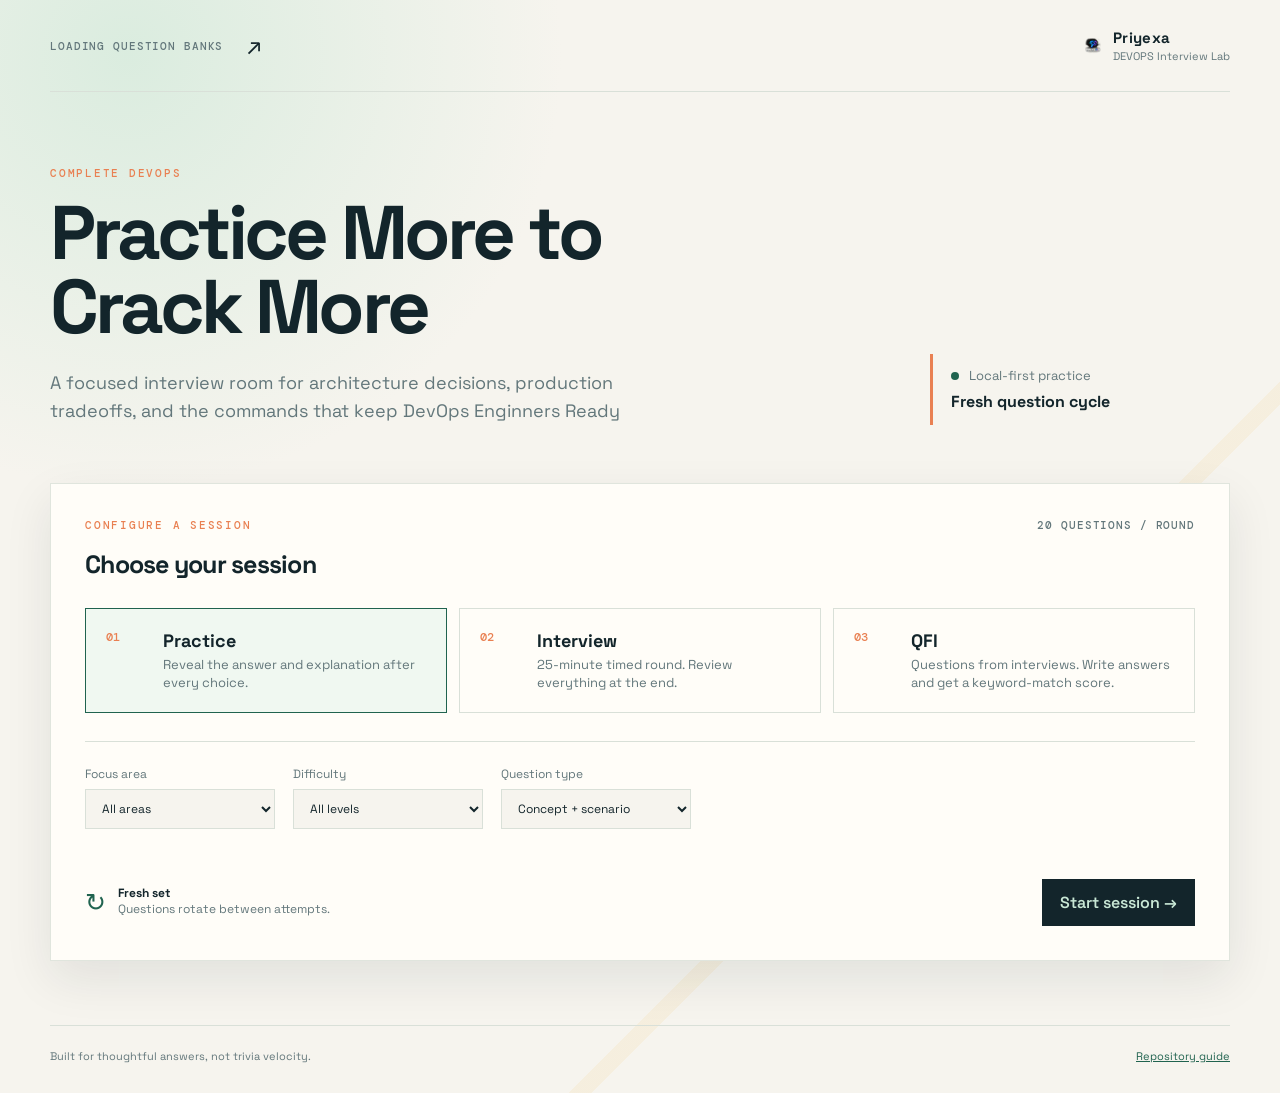
==== quiz/interview.html @ 6b4c5e37 "Rename quiz to DevOps Interview Lab Co-authored-by: Copilot <223556219+Copilot@users.noreply.github." ====
<!doctype html>
<html lang="en">
<head>
  <meta charset="utf-8">
  <meta name="viewport" content="width=device-width, initial-scale=1">
  <meta name="description" content="Interactive Kubernetes and CI/CD interview practice quiz">
  <title>Priyexa, DEVOPS Interview Lab</title>
  <link rel="preconnect" href="https://fonts.googleapis.com">
  <link rel="preconnect" href="https://fonts.gstatic.com" crossorigin>
  <link href="https://fonts.googleapis.com/css2?family=DM+Mono:wght@400;500&family=Space+Grotesk:wght@400;500;600;700&display=swap" rel="stylesheet">
  <link rel="stylesheet" href="interview.css">
  <script src="interview.js" defer></script>
</head>
<body>
  <div class="shell">
    <header class="topbar">
      <div class="topbar-actions">
        <span id="bank-count" class="bank-count">Loading question banks</span>
        <button id="history-button" class="icon-button" type="button" title="View score history" aria-label="View score history">↗</button>
      </div>
      <a class="brand" href="../README.md" aria-label="Back to hub README">
        <img class="brand-logo" src="assets/priyexa-logo.png" alt="Priyexa logo">
        <span class="brand-text"><strong>Priyexa</strong><small>DEVOPS Interview Lab</small></span>
      </a>
    </header>

    <main>
      <section id="setup-view" class="view setup-view" aria-labelledby="setup-title">
        <div class="intro-grid">
          <div>
            <p class="eyebrow">Complete DevOps</p>
            <h1 id="setup-title">Practice More to Crack More</h1>
            <p class="lede">A focused interview room for architecture decisions, production tradeoffs, and the commands that keep DevOps Enginners Ready</p>
          </div>
          <div class="signal-card">
            <span class="signal-dot"></span>
            <span>Local-first practice</span>
            <strong id="cycle-label">Fresh question cycle</strong>
          </div>
        </div>

        <div class="setup-panel">
          <div class="panel-heading">
            <div>
              <p class="eyebrow">Configure a session</p>
              <h2>Choose your session</h2>
            </div>
            <span class="mono-label">20 questions / round</span>
          </div>
          <div class="mode-grid">
            <button class="mode-card selected" data-mode="practice" type="button">
              <span class="mode-number">01</span>
              <strong>Practice</strong>
              <span>Reveal the answer and explanation after every choice.</span>
            </button>
            <button class="mode-card" data-mode="interview" type="button">
              <span class="mode-number">02</span>
              <strong>Interview</strong>
              <span>25-minute timed round. Review everything at the end.</span>
            </button>
            <button class="mode-card" data-mode="qfi" type="button">
              <span class="mode-number">03</span>
              <strong>QFI</strong>
              <span>Questions from interviews. Write answers and get a keyword-match score.</span>
            </button>
          </div>
          <div class="filters">
            <label>Focus area
              <select id="category-select">
                <option value="All">All areas</option>
              </select>
            </label>
            <label>Difficulty
              <select id="difficulty-select">
                <option value="All">All levels</option>
                <option value="Beginner">Beginner</option>
                <option value="Intermediate">Intermediate</option>
                <option value="Advanced">Advanced</option>
              </select>
            </label>
            <label>Question type
              <select id="type-select">
                <option value="All">Concept + scenario</option>
                <option value="scenario">Real-world scenarios</option>
                <option value="concept">Concept checks</option>
              </select>
            </label>
          </div>
          <div id="quick-filter-list" class="quick-filter-list" aria-label="Quick topic filters"></div>
          <div class="setup-footer">
            <div class="rotation-note"><span>↻</span><span><strong>Fresh set</strong><br>Questions rotate between attempts.</span></div>
            <button id="start-button" class="primary-button" type="button">Start session <span>→</span></button>
          </div>
        </div>
        <div id="setup-history" class="history-strip"></div>
      </section>

      <section id="quiz-view" class="view quiz-view hidden" aria-labelledby="question-title">
        <div class="quiz-header">
          <button id="quit-button" class="text-button" type="button">← Exit session</button>
          <div class="progress-wrap"><div class="progress-label"><span id="progress-text">Question 01 of 20</span><span id="timer" class="timer hidden">25:00</span></div><div class="progress-track"><div id="progress-bar" class="progress-bar"></div></div></div>
          <span id="quiz-mode-label" class="mono-label">PRACTICE</span>
        </div>
        <div class="question-layout">
          <aside class="question-aside"><span id="question-number" class="huge-number">01</span><span id="question-category" class="category-tag">Kubernetes</span><span id="question-difficulty" class="difficulty-tag">Beginner</span><span id="question-type" class="scenario-tag hidden">Scenario</span></aside>
          <article class="question-card">
            <p id="question-kicker" class="eyebrow">Question</p>
            <h1 id="question-title">Loading question...</h1>
            <div id="options" class="options" role="radiogroup" aria-label="Answer choices"></div>
            <div id="qfi-answer-panel" class="qfi-answer-panel hidden">
              <label for="qfi-answer">Your answer</label>
              <textarea id="qfi-answer" rows="7" maxlength="5000" placeholder="Write your answer in your own words..."></textarea>
              <div class="qfi-answer-actions">
                <span class="muted">Technical-term matching is a heuristic, not semantic grading.</span>
                <button id="grade-answer-button" class="secondary-button" type="button">Score answer</button>
              </div>
              <div id="qfi-feedback" class="qfi-feedback hidden" aria-live="polite"></div>
            </div>
            <div id="explanation" class="explanation hidden"></div>
            <div class="question-footer"><span id="answered-label" class="muted">Choose the answer that best fits.</span><button id="next-button" class="primary-button" type="button" disabled>Lock answer <span>→</span></button></div>
          </article>
        </div>
      </section>

      <section id="results-view" class="view results-view hidden" aria-labelledby="results-title">
        <div class="results-hero"><p class="eyebrow">Session complete</p><h1 id="results-title">Your operating picture</h1><div class="score-display"><strong id="score-value">0%</strong><span id="score-detail">0 of 20 correct</span></div></div>
        <div class="results-grid"><div class="result-panel"><p class="eyebrow">By focus area</p><div id="category-results"></div></div><div class="result-panel"><p class="eyebrow">What next?</p><div class="next-actions"><button id="new-set-button" class="primary-button" type="button">New question set <span>→</span></button><button id="retry-button" class="secondary-button" type="button">Retry this set</button><button id="reset-button" class="text-button" type="button">Reset question cycle</button><button id="change-session-button" class="text-button" type="button">Choose another session</button></div></div></div>
        <div id="review-list" class="review-list"></div>
      </section>
    </main>
    <footer><span>Built for thoughtful answers, not trivia velocity.</span><a href="../README.md">Repository guide</a></footer>
  </div>
  <div id="history-dialog" class="dialog hidden" role="dialog" aria-modal="true" aria-labelledby="history-title"><div class="dialog-card"><button id="close-history" class="close-button" type="button" aria-label="Close score history">×</button><p class="eyebrow">Local history</p><h2 id="history-title">Previous rounds</h2><div id="history-list"></div><button id="clear-history" class="text-button" type="button">Clear history</button></div></div>
</body>
</html>
---- quiz/interview.css ----
:root{--ink:#13252b;--muted:#63777b;--paper:#f6f4ee;--panel:#fffdf8;--line:#d9e0d8;--mint:#c8e7d5;--green:#20634f;--orange:#e98052;--yellow:#f2c66d;--red:#b9504f;--shadow:0 18px 45px rgba(19,37,43,.09);font-family:'Space Grotesk',sans-serif}*{box-sizing:border-box}body{margin:0;color:var(--ink);background:var(--paper);background-image:radial-gradient(circle at 10% 5%,rgba(200,231,213,.6),transparent 28%),linear-gradient(135deg,transparent 0 70%,rgba(242,198,109,.12) 70% 71%,transparent 71%);min-height:100vh}button,select{font:inherit}button{cursor:pointer}.shell{width:min(1180px,calc(100% - 48px));margin:auto}.topbar{height:92px;display:flex;align-items:center;justify-content:space-between;border-bottom:1px solid var(--line)}.brand{display:flex;align-items:center;gap:12px;color:var(--ink);text-decoration:none}.brand-logo{display:block;width:160px;height:auto;border-radius:12px}.brand-text{display:block}.brand strong,.brand small{display:block}.brand strong{font-size:15px;letter-spacing:.02em}.brand small{color:var(--muted);font-size:11px;margin-top:2px}.topbar-actions{display:flex;align-items:center;gap:20px}.bank-count,.mono-label{font:500 11px 'DM Mono',monospace;letter-spacing:.08em;text-transform:uppercase;color:var(--muted)}.icon-button,.close-button{border:0;background:transparent;color:var(--ink);font-size:24px;padding:4px}.quick-filter-list{display:flex;flex-wrap:wrap;gap:10px;margin:18px 0 8px}.quick-filter-chip{display:inline-flex;align-items:center;gap:8px;padding:8px 12px;border:1px solid var(--line);border-radius:999px;background:var(--panel);color:var(--ink);font-size:12px}.quick-filter-chip span{font:500 11px 'DM Mono',monospace;color:var(--muted)}.quick-filter-chip.selected{background:var(--mint);border-color:rgba(32,99,79,.25)}.view{padding:74px 0 42px}.intro-grid{display:grid;grid-template-columns:1fr 300px;align-items:end;gap:60px}.hero-logo{display:block;width:min(100%, 480px);height:auto;margin:0 0 22px}.eyebrow{font:500 11px 'DM Mono',monospace;letter-spacing:.16em;text-transform:uppercase;color:var(--orange);margin:0 0 16px}.intro-grid h1,.results-hero h1{font-size:clamp(42px,6vw,76px);line-height:.98;letter-spacing:-.05em;max-width:730px;margin:0}.lede{font-size:18px;color:var(--muted);line-height:1.55;max-width:620px;margin:24px 0 0}.signal-card{border-left:3px solid var(--orange);padding:13px 0 13px 18px;color:var(--muted);font-size:13px}.signal-card strong{display:block;color:var(--ink);font-size:16px;margin-top:7px}.signal-dot{display:inline-block;width:8px;height:8px;background:var(--green);border-radius:50%;margin-right:7px}.setup-panel{background:var(--panel);box-shadow:var(--shadow);margin-top:58px;padding:34px;border:1px solid rgba(217,224,216,.8)}.panel-heading{display:flex;justify-content:space-between;align-items:start}.panel-heading h2{font-size:25px;margin:0;letter-spacing:-.03em}.mode-grid{display:grid;grid-template-columns:1fr 1fr;gap:12px;margin:28px 0}.mode-card{text-align:left;border:1px solid var(--line);background:transparent;padding:20px;display:grid;grid-template-columns:45px 1fr;gap:4px 12px;color:var(--muted)}.mode-card:hover,.mode-card.selected{border-color:var(--green);background:#f0f8f1}.mode-card strong{color:var(--ink);font-size:18px}.mode-card>span:last-child{grid-column:2;font-size:13px;line-height:1.4}.mode-number{font:500 12px 'DM Mono',monospace;color:var(--orange);grid-row:span 2}.filters{display:flex;gap:18px;border-top:1px solid var(--line);padding-top:24px}.filters label{color:var(--muted);font-size:12px;display:grid;gap:7px}.filters select{background:var(--paper);border:1px solid var(--line);padding:10px 34px 10px 12px;color:var(--ink);min-width:190px}.setup-footer{display:flex;justify-content:space-between;align-items:center;margin-top:32px}.rotation-note{display:flex;gap:12px;color:var(--muted);font-size:12px;line-height:1.3}.rotation-note span:first-child{font-size:25px;color:var(--green)}.rotation-note strong{color:var(--ink)}.primary-button,.secondary-button{border:0;padding:13px 18px;font-weight:600}.primary-button{background:var(--ink);color:var(--mint)}.primary-button:hover{background:var(--green)}.primary-button:disabled{opacity:.4;cursor:not-allowed}.secondary-button{background:var(--mint);color:var(--ink)}.history-strip{margin-top:22px;color:var(--muted);font-size:12px}.hidden{display:none!important}.quiz-header{display:grid;grid-template-columns:180px 1fr 110px;align-items:center;gap:30px;margin-bottom:55px}.text-button{border:0;background:transparent;padding:0;color:var(--muted);font-size:13px;text-align:left}.text-button:hover{color:var(--ink)}.progress-label{display:flex;justify-content:space-between;font:500 11px 'DM Mono',monospace;color:var(--muted);margin-bottom:9px;text-transform:uppercase}.timer{color:var(--orange)}.progress-track{height:5px;background:var(--line)}.progress-bar{height:100%;width:0;background:var(--orange);transition:width .3s}.question-layout{display:grid;grid-template-columns:180px 1fr;gap:60px}.question-aside{display:flex;flex-direction:column;align-items:flex-start;gap:13px}.huge-number{font:500 clamp(55px,8vw,96px)/.8 'DM Mono',monospace;color:var(--mint);-webkit-text-stroke:1px var(--green)}.category-tag,.difficulty-tag,.scenario-tag{font:500 10px 'DM Mono',monospace;text-transform:uppercase;letter-spacing:.08em;padding:6px 8px;background:var(--mint);color:var(--green)}.difficulty-tag{background:#f8e7bf;color:#845b19}.scenario-tag{background:var(--orange);color:#fff}.question-card{max-width:780px}.question-card h1{font-size:clamp(27px,4vw,46px);line-height:1.1;letter-spacing:-.04em;margin:0 0 30px}.options{display:grid;gap:10px}.option{display:flex;align-items:flex-start;gap:15px;border:1px solid var(--line);background:var(--panel);padding:17px;text-align:left;color:var(--ink);line-height:1.4}.option:hover{border-color:var(--green)}.option-letter{font:500 12px 'DM Mono',monospace;color:var(--orange);min-width:22px}.option.correct{border-color:var(--green);background:#e4f3e7}.option.wrong{border-color:var(--red);background:#fae8e4}.explanation{margin-top:20px;padding:17px 18px;border-left:3px solid var(--green);background:#eef6ed;color:var(--muted);line-height:1.5;font-size:14px}.question-footer{display:flex;justify-content:space-between;align-items:center;gap:20px;margin-top:34px}.muted{font-size:12px;color:var(--muted)}.results-hero{border-bottom:1px solid var(--line);padding-bottom:42px;display:flex;align-items:end;justify-content:space-between;gap:30px}.score-display{text-align:right}.score-display strong{display:block;font:500 64px/.9 'DM Mono',monospace;color:var(--green)}.score-display span{font-size:12px;color:var(--muted)}.results-grid{display:grid;grid-template-columns:1fr 1fr;gap:22px;margin:28px 0}.result-panel{background:var(--panel);padding:26px;border:1px solid var(--line)}.category-row{display:grid;grid-template-columns:170px 1fr 50px;align-items:center;gap:12px;margin:14px 0;font-size:12px}.category-row strong{text-align:right;font:500 12px 'DM Mono',monospace}.category-track{height:7px;background:var(--line)}.category-fill{height:100%;background:var(--orange)}.next-actions{display:flex;flex-direction:column;align-items:flex-start;gap:16px}.review-list{display:grid;gap:12px}.review-item{background:var(--panel);border:1px solid var(--line);padding:20px}.review-item header{display:flex;justify-content:space-between;gap:15px;margin-bottom:8px}.review-item h3{font-size:16px;margin:0;line-height:1.3}.review-item p{color:var(--muted);font-size:13px;line-height:1.5;margin:8px 0 0}.review-result{font:500 11px 'DM Mono',monospace;color:var(--green)}.review-result.incorrect{color:var(--red)}footer{display:flex;justify-content:space-between;border-top:1px solid var(--line);padding:23px 0 30px;color:var(--muted);font-size:11px}footer a{color:var(--green)}.dialog{position:fixed;inset:0;background:rgba(19,37,43,.45);display:grid;place-items:center;padding:20px}.dialog-card{position:relative;background:var(--panel);width:min(480px,100%);padding:32px;box-shadow:var(--shadow)}.dialog-card h2{margin:0 0 22px}.close-button{position:absolute;right:17px;top:15px}.history-entry{display:flex;justify-content:space-between;border-top:1px solid var(--line);padding:13px 0;font-size:12px;color:var(--muted)}.history-entry strong{color:var(--ink);font:500 12px 'DM Mono',monospace}@media(max-width:720px){.shell{width:min(100% - 30px,560px)}.topbar{height:72px}.bank-count{display:none}.view{padding-top:45px}.intro-grid,.question-layout,.results-grid{grid-template-columns:1fr;gap:26px}.intro-grid h1,.results-hero h1{font-size:48px}.signal-card{max-width:280px}.setup-panel{padding:22px;margin-top:36px}.panel-heading{display:block}.panel-heading .mono-label{display:block;margin-top:12px}.mode-grid{grid-template-columns:1fr}.filters{flex-wrap:wrap}.filters select{min-width:0;width:100%}.setup-footer,.question-footer,.results-hero{align-items:flex-start;flex-direction:column}.quiz-header{grid-template-columns:1fr;gap:16px;margin-bottom:35px}.quiz-header .mono-label{display:none}.question-aside{flex-direction:row;align-items:center}.huge-number{font-size:55px}.question-card h1{font-size:30px}.question-footer .primary-button{width:100%}.score-display{text-align:left}.score-display strong{font-size:52px}.category-row{grid-template-columns:1fr 55px}.category-row .category-track{grid-column:1 / -1}footer{gap:15px;flex-direction:column}}
.learn-more-wrap{margin-top:12px}.learn-more-link{display:inline-block;padding:6px 12px;border:1px solid var(--green);border-radius:999px;color:var(--green);text-decoration:none;font:500 12px 'DM Mono',monospace}.learn-more-link:hover{background:var(--green);color:#fff}
.mode-grid{grid-template-columns:repeat(3,minmax(0,1fr))}.mode-card strong{color:var(--ink)}.qfi-answer-panel{margin-top:24px}.qfi-answer-panel label{display:block;margin-bottom:9px;font-weight:600}.qfi-answer-panel textarea{display:block;width:100%;min-height:180px;padding:15px;border:1px solid var(--line);border-radius:6px;background:#fff;color:var(--ink);font:400 15px/1.6 'Space Grotesk',sans-serif;resize:vertical}.qfi-answer-panel textarea:focus{outline:2px solid var(--green);outline-offset:2px}.qfi-answer-actions{display:flex;justify-content:space-between;align-items:center;gap:16px;margin-top:12px}.qfi-feedback{margin-top:18px;padding:18px;border-left:3px solid var(--green);background:#f0f8f1}.qfi-score-line{display:flex;align-items:baseline;gap:10px}.qfi-score-line strong{font:600 32px 'DM Mono',monospace;color:var(--green)}.qfi-keywords{display:flex;flex-wrap:wrap;gap:8px;margin:12px 0}.qfi-keyword{padding:5px 9px;border:1px solid var(--line);border-radius:4px;font:500 11px 'DM Mono',monospace}.qfi-keyword.matched{border-color:var(--green);background:var(--mint);color:var(--ink)}.qfi-keyword.missing{border-color:#e7b8a8;background:#fff3ed;color:#8e4539}.qfi-feedback details,.qfi-review-item details{margin-top:12px}.qfi-feedback summary,.qfi-review-item summary{cursor:pointer;font-weight:600}.qfi-review-item>p{white-space:pre-wrap;overflow-wrap:anywhere}
@media(max-width:720px){.mode-grid{grid-template-columns:1fr}.qfi-answer-actions{align-items:stretch;flex-direction:column}.qfi-answer-actions .secondary-button{width:100%}}
.topbar .brand .brand-logo{width:16px;height:16px}
.topbar{justify-content:flex-start}.topbar-actions{order:0;margin-right:20px}.brand{order:1;margin-left:auto}.brand-logo{width:42px;height:42px;object-fit:contain;border-radius:4px}
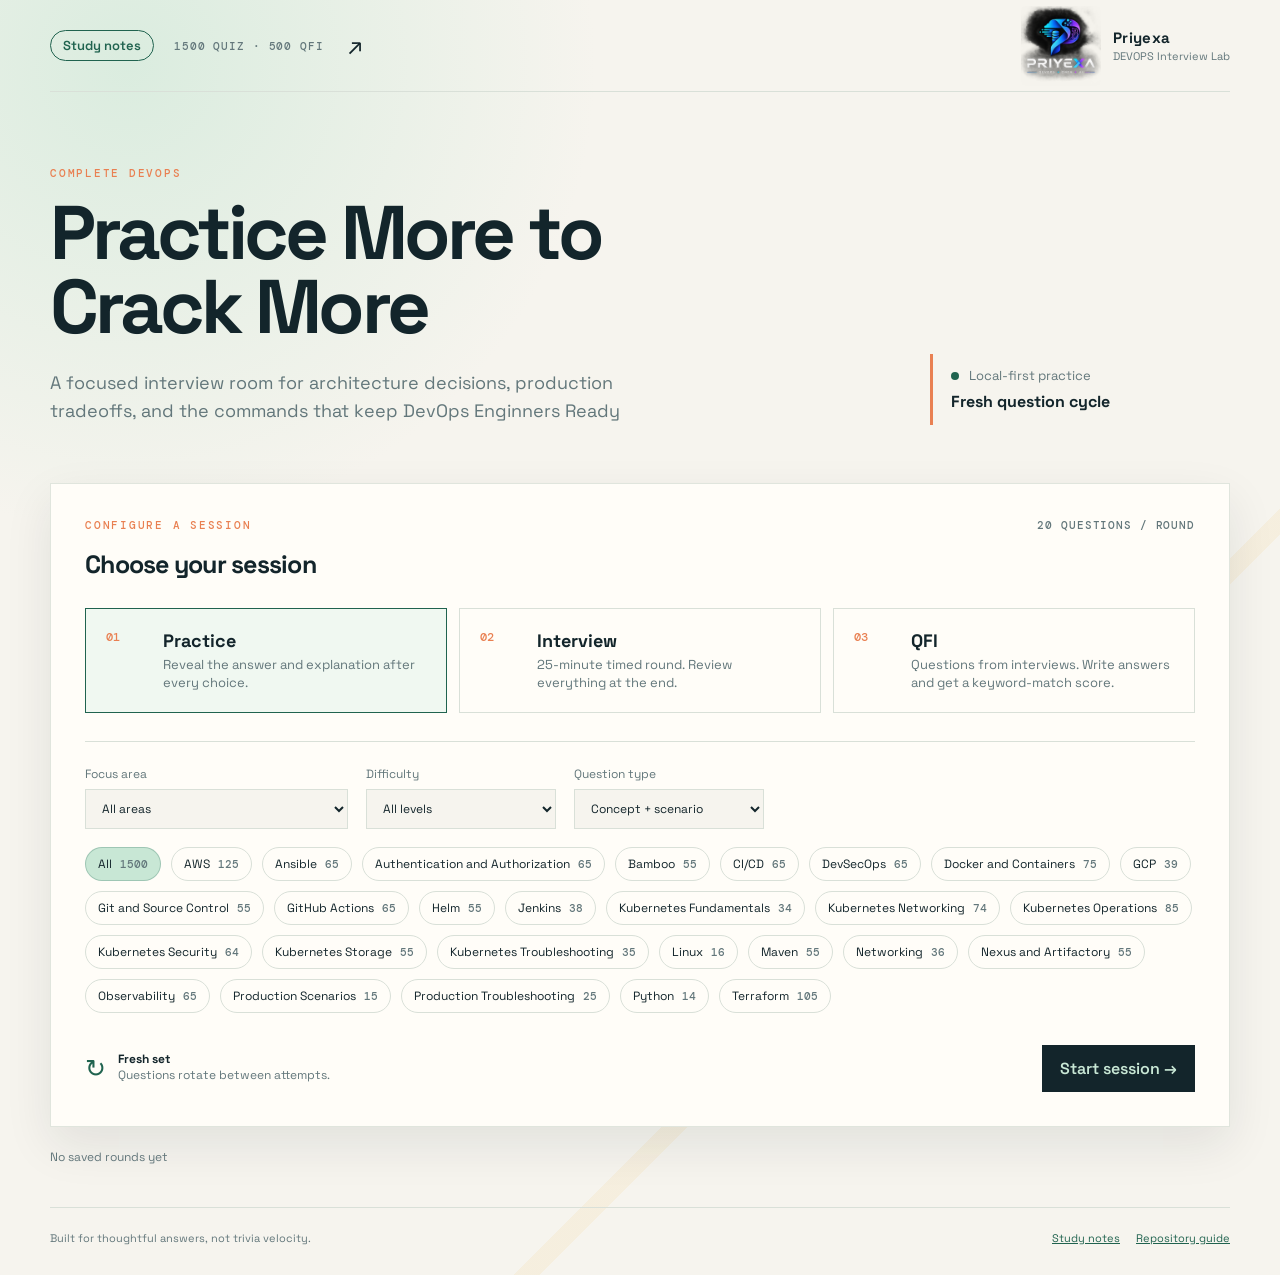
==== commit e58e16b8: "Serve the study notes on the site and score registry answers fairly. The quiz was sending readers to" ====
--- a/quiz/interview.html
+++ b/quiz/interview.html
@@ -15,6 +15,7 @@
   <div class="shell">
     <header class="topbar">
       <div class="topbar-actions">
+        <a class="notes-link" href="notes.html">Study notes</a>
         <span id="bank-count" class="bank-count">Loading question banks</span>
         <button id="history-button" class="icon-button" type="button" title="View score history" aria-label="View score history">↗</button>
       </div>
@@ -128,7 +129,7 @@
         <div id="review-list" class="review-list"></div>
       </section>
     </main>
-    <footer><span>Built for thoughtful answers, not trivia velocity.</span><a href="../README.md">Repository guide</a></footer>
+    <footer><span>Built for thoughtful answers, not trivia velocity.</span><span class="footer-links"><a href="notes.html">Study notes</a><a href="../README.md">Repository guide</a></span></footer>
   </div>
   <div id="history-dialog" class="dialog hidden" role="dialog" aria-modal="true" aria-labelledby="history-title"><div class="dialog-card"><button id="close-history" class="close-button" type="button" aria-label="Close score history">×</button><p class="eyebrow">Local history</p><h2 id="history-title">Previous rounds</h2><div id="history-list"></div><button id="clear-history" class="text-button" type="button">Clear history</button></div></div>
 </body>
--- a/quiz/interview.css
+++ b/quiz/interview.css
@@ -2,5 +2,7 @@
 .learn-more-wrap{margin-top:12px}.learn-more-link{display:inline-block;padding:6px 12px;border:1px solid var(--green);border-radius:999px;color:var(--green);text-decoration:none;font:500 12px 'DM Mono',monospace}.learn-more-link:hover{background:var(--green);color:#fff}
 .mode-grid{grid-template-columns:repeat(3,minmax(0,1fr))}.mode-card strong{color:var(--ink)}.qfi-answer-panel{margin-top:24px}.qfi-answer-panel label{display:block;margin-bottom:9px;font-weight:600}.qfi-answer-panel textarea{display:block;width:100%;min-height:180px;padding:15px;border:1px solid var(--line);border-radius:6px;background:#fff;color:var(--ink);font:400 15px/1.6 'Space Grotesk',sans-serif;resize:vertical}.qfi-answer-panel textarea:focus{outline:2px solid var(--green);outline-offset:2px}.qfi-answer-actions{display:flex;justify-content:space-between;align-items:center;gap:16px;margin-top:12px}.qfi-feedback{margin-top:18px;padding:18px;border-left:3px solid var(--green);background:#f0f8f1}.qfi-score-line{display:flex;align-items:baseline;gap:10px}.qfi-score-line strong{font:600 32px 'DM Mono',monospace;color:var(--green)}.qfi-keywords{display:flex;flex-wrap:wrap;gap:8px;margin:12px 0}.qfi-keyword{padding:5px 9px;border:1px solid var(--line);border-radius:4px;font:500 11px 'DM Mono',monospace}.qfi-keyword.matched{border-color:var(--green);background:var(--mint);color:var(--ink)}.qfi-keyword.missing{border-color:#e7b8a8;background:#fff3ed;color:#8e4539}.qfi-feedback details,.qfi-review-item details{margin-top:12px}.qfi-feedback summary,.qfi-review-item summary{cursor:pointer;font-weight:600}.qfi-review-item>p{white-space:pre-wrap;overflow-wrap:anywhere}
 @media(max-width:720px){.mode-grid{grid-template-columns:1fr}.qfi-answer-actions{align-items:stretch;flex-direction:column}.qfi-answer-actions .secondary-button{width:100%}}
-.topbar .brand .brand-logo{width:16px;height:16px}
-.topbar{justify-content:flex-start}.topbar-actions{order:0;margin-right:20px}.brand{order:1;margin-left:auto}.brand-logo{width:42px;height:42px;object-fit:contain;border-radius:4px}+.topbar .brand .brand-logo{width:80px;height:80px}
+.topbar{justify-content:flex-start}.topbar-actions{order:0;margin-right:20px}.brand{order:1;margin-left:auto}.brand-logo{width:42px;height:42px;object-fit:contain;border-radius:4px}
+.notes-link{color:var(--green);font-weight:600;font-size:13px;text-decoration:none;border:1px solid var(--green);border-radius:999px;padding:6px 12px;white-space:nowrap}.notes-link:hover{background:var(--green);color:#fff}
+.footer-links{display:flex;gap:16px}
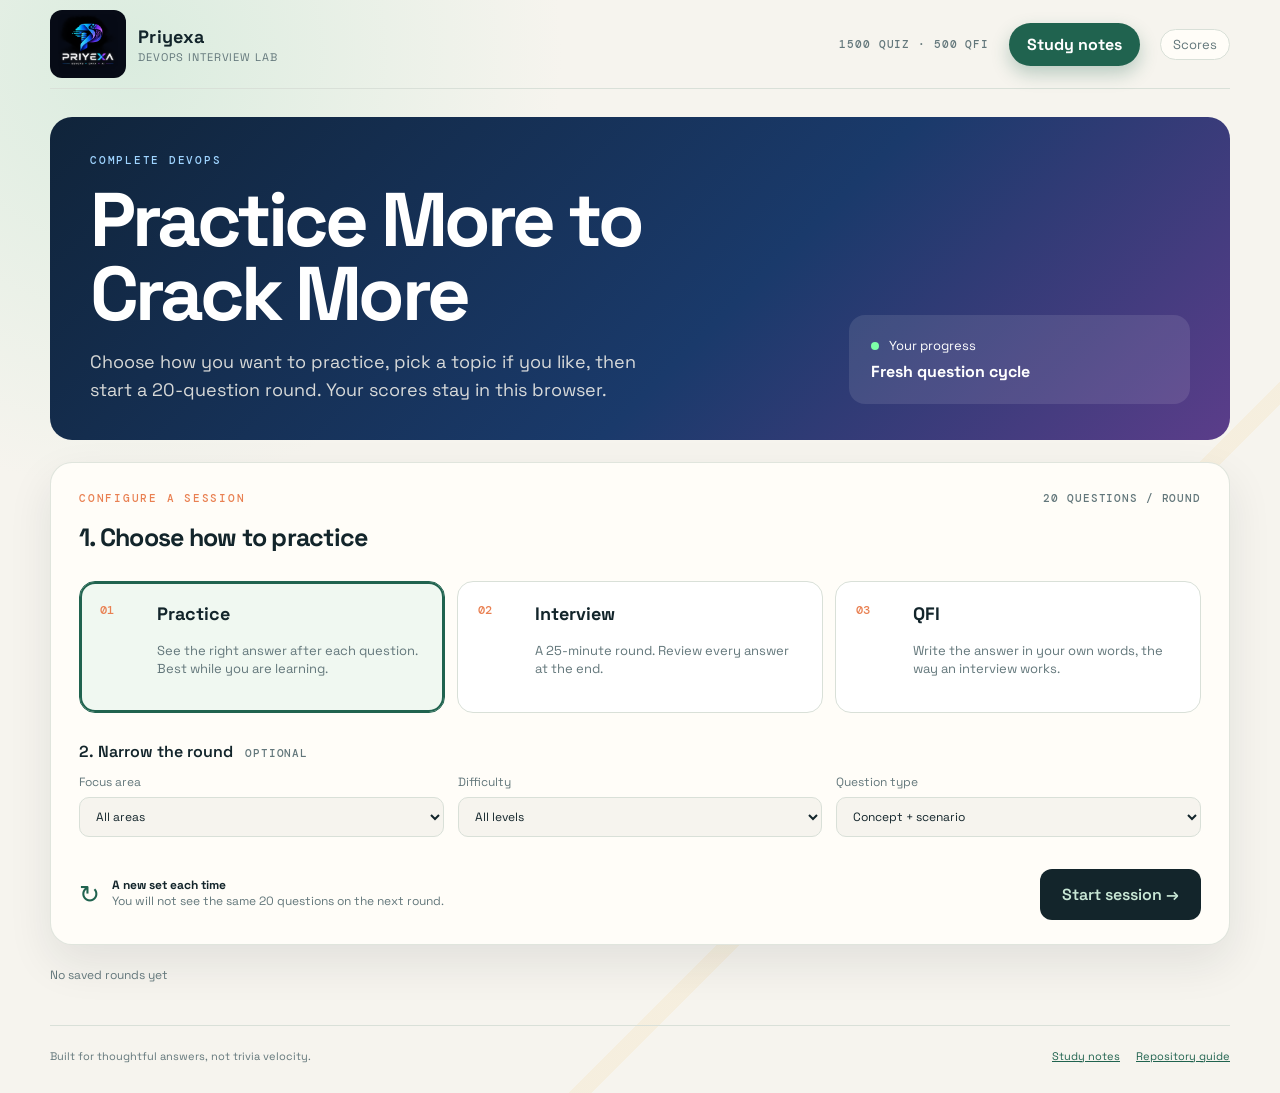
==== commit 17b70d3d: "Make the quiz front page clearer and highlight study notes. EOF  Co-authored-by: Cursor <cursoragent" ====
--- a/quiz/interview.html
+++ b/quiz/interview.html
@@ -14,15 +14,15 @@
 <body>
   <div class="shell">
     <header class="topbar">
-      <div class="topbar-actions">
-        <a class="notes-link" href="notes.html">Study notes</a>
-        <span id="bank-count" class="bank-count">Loading question banks</span>
-        <button id="history-button" class="icon-button" type="button" title="View score history" aria-label="View score history">↗</button>
-      </div>
-      <a class="brand" href="../README.md" aria-label="Back to hub README">
+      <a class="brand" href="../README.md" aria-label="Priyexa, DEVOPS Interview Lab">
         <img class="brand-logo" src="assets/priyexa-logo.png" alt="Priyexa logo">
         <span class="brand-text"><strong>Priyexa</strong><small>DEVOPS Interview Lab</small></span>
       </a>
+      <div class="topbar-actions">
+        <span id="bank-count" class="bank-count">Loading question banks</span>
+        <a class="notes-link" href="notes.html">Study notes</a>
+        <button id="history-button" class="text-button scores-button" type="button">Scores</button>
+      </div>
     </header>
 
     <main>
@@ -31,11 +31,11 @@
           <div>
             <p class="eyebrow">Complete DevOps</p>
             <h1 id="setup-title">Practice More to Crack More</h1>
-            <p class="lede">A focused interview room for architecture decisions, production tradeoffs, and the commands that keep DevOps Enginners Ready</p>
+            <p class="lede">Choose how you want to practice, pick a topic if you like, then start a 20-question round. Your scores stay in this browser.</p>
           </div>
           <div class="signal-card">
             <span class="signal-dot"></span>
-            <span>Local-first practice</span>
+            <span>Your progress</span>
             <strong id="cycle-label">Fresh question cycle</strong>
           </div>
         </div>
@@ -44,7 +44,7 @@
           <div class="panel-heading">
             <div>
               <p class="eyebrow">Configure a session</p>
-              <h2>Choose your session</h2>
+              <h2>1. Choose how to practice</h2>
             </div>
             <span class="mono-label">20 questions / round</span>
           </div>
@@ -52,19 +52,20 @@
             <button class="mode-card selected" data-mode="practice" type="button">
               <span class="mode-number">01</span>
               <strong>Practice</strong>
-              <span>Reveal the answer and explanation after every choice.</span>
+              <span>See the right answer after each question. Best while you are learning.</span>
             </button>
             <button class="mode-card" data-mode="interview" type="button">
               <span class="mode-number">02</span>
               <strong>Interview</strong>
-              <span>25-minute timed round. Review everything at the end.</span>
+              <span>A 25-minute round. Review every answer at the end.</span>
             </button>
             <button class="mode-card" data-mode="qfi" type="button">
               <span class="mode-number">03</span>
               <strong>QFI</strong>
-              <span>Questions from interviews. Write answers and get a keyword-match score.</span>
+              <span>Write the answer in your own words, the way an interview works.</span>
             </button>
           </div>
+          <p class="step-label">2. Narrow the round <span>optional</span></p>
           <div class="filters">
             <label>Focus area
               <select id="category-select">
@@ -87,9 +88,8 @@
               </select>
             </label>
           </div>
-          <div id="quick-filter-list" class="quick-filter-list" aria-label="Quick topic filters"></div>
           <div class="setup-footer">
-            <div class="rotation-note"><span>↻</span><span><strong>Fresh set</strong><br>Questions rotate between attempts.</span></div>
+            <div class="rotation-note"><span>↻</span><span><strong>A new set each time</strong><br>You will not see the same 20 questions on the next round.</span></div>
             <button id="start-button" class="primary-button" type="button">Start session <span>→</span></button>
           </div>
         </div>
--- a/quiz/interview.css
+++ b/quiz/interview.css
@@ -5,4 +5,39 @@
 .topbar .brand .brand-logo{width:80px;height:80px}
 .topbar{justify-content:flex-start}.topbar-actions{order:0;margin-right:20px}.brand{order:1;margin-left:auto}.brand-logo{width:42px;height:42px;object-fit:contain;border-radius:4px}
 .notes-link{color:var(--green);font-weight:600;font-size:13px;text-decoration:none;border:1px solid var(--green);border-radius:999px;padding:6px 12px;white-space:nowrap}.notes-link:hover{background:var(--green);color:#fff}
-.footer-links{display:flex;gap:16px}+.footer-links{display:flex;gap:16px}
+
+.setup-view{padding-top:28px}
+.topbar{justify-content:space-between;height:auto;min-height:88px;padding:10px 0;gap:16px}
+.topbar-actions{order:2;margin:0 0 0 auto}
+.brand{order:1;margin:0}
+.topbar .brand .brand-logo{width:auto;height:68px;object-fit:contain;border-radius:12px;background:#070b16;padding:4px 8px}
+.brand-text strong{font-size:18px}
+.brand-text small{letter-spacing:.08em;text-transform:uppercase}
+.scores-button{border:1px solid var(--line);border-radius:999px;padding:6px 12px;background:var(--panel)}
+.notes-link{font-size:16px;font-weight:700;color:#fff;background:var(--green);border:0;border-radius:999px;padding:11px 18px;box-shadow:0 8px 18px rgba(32,99,79,.28)}
+.notes-link:hover{background:#174a3b;color:#fff}
+.intro-grid{grid-template-columns:1.5fr .7fr;align-items:stretch;gap:28px;background:linear-gradient(135deg,#10243a 0%,#1a3a6b 58%,#5b3d8a 100%);border-radius:22px;padding:36px 40px;color:#f7f4ee}
+.intro-grid .eyebrow{color:#9fd4ff}
+.intro-grid h1{color:#fff;max-width:14ch}
+.intro-grid .lede{color:rgba(247,244,238,.86);margin-top:16px;max-width:46ch}
+.signal-card{border:0;border-radius:16px;background:rgba(255,255,255,.1);padding:22px;align-self:end}
+.signal-card,.signal-card strong{color:#fff}
+.signal-dot{background:#7dffa8}
+.setup-panel{margin-top:22px;border-radius:22px;padding:28px 28px 24px}
+.step-label{margin:8px 0 0;font-weight:600}
+.step-label span{margin-left:8px;font:500 11px 'DM Mono',monospace;letter-spacing:.08em;text-transform:uppercase;color:var(--muted);font-weight:500}
+.filters{display:grid;grid-template-columns:repeat(3,minmax(0,1fr));gap:14px;border-top:0;padding-top:12px}
+.filters select{width:100%;min-width:0;border-radius:10px}
+.mode-card{border-radius:16px;background:#fff;min-height:132px}
+.mode-card.selected{box-shadow:inset 0 0 0 2px var(--green)}
+.primary-button{border-radius:12px;padding:15px 22px;font-size:16px}
+.quick-filter-list{max-height:168px;overflow:auto;padding:4px 2px 8px}
+@media(max-width:720px){
+  .intro-grid{padding:24px 20px;grid-template-columns:1fr}
+  .intro-grid h1{font-size:40px}
+  .filters{grid-template-columns:1fr}
+  .topbar{align-items:flex-start}
+  .topbar .brand .brand-logo{height:52px}
+  .quick-filter-list{max-height:none}
+}
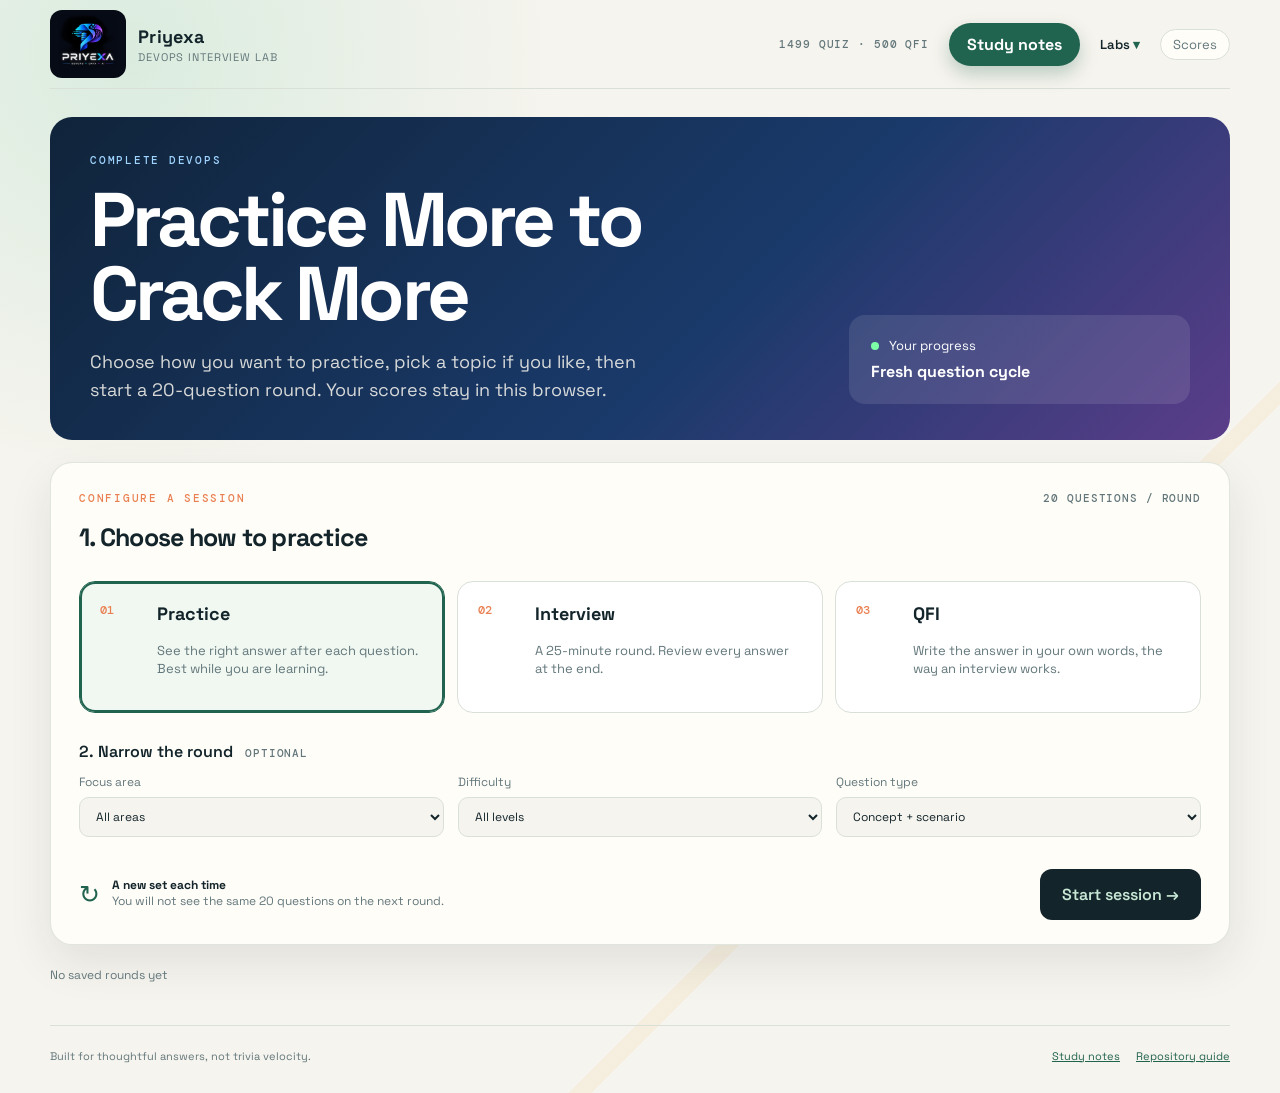
==== commit 8c367d3e: "Add AWS VPC routing simulator lab" ====
--- a/quiz/interview.html
+++ b/quiz/interview.html
@@ -21,6 +21,13 @@
       <div class="topbar-actions">
         <span id="bank-count" class="bank-count">Loading question banks</span>
         <a class="notes-link" href="notes.html">Study notes</a>
+        <details class="lab-menu">
+          <summary>Labs</summary>
+          <div class="lab-menu-list">
+            <span>AWS</span>
+            <a href="../LABS/AWS/vpc-routing-simulator/">VPC Routing Simulator <span aria-hidden="true">↗</span></a>
+          </div>
+        </details>
         <button id="history-button" class="text-button scores-button" type="button">Scores</button>
       </div>
     </header>
@@ -134,3 +141,4 @@
   <div id="history-dialog" class="dialog hidden" role="dialog" aria-modal="true" aria-labelledby="history-title"><div class="dialog-card"><button id="close-history" class="close-button" type="button" aria-label="Close score history">×</button><p class="eyebrow">Local history</p><h2 id="history-title">Previous rounds</h2><div id="history-list"></div><button id="clear-history" class="text-button" type="button">Clear history</button></div></div>
 </body>
 </html>
+
--- a/quiz/interview.css
+++ b/quiz/interview.css
@@ -40,4 +40,7 @@
   .topbar{align-items:flex-start}
   .topbar .brand .brand-logo{height:52px}
   .quick-filter-list{max-height:none}
-}+}
+
+/* Hands-on labs navigation */
+.lab-menu{position:relative;font-size:13px;color:var(--ink)}.lab-menu summary{cursor:pointer;list-style:none;font-weight:600}.lab-menu summary::-webkit-details-marker{display:none}.lab-menu summary::after{content:" ▾";color:var(--green)}.lab-menu summary:focus-visible,.lab-menu a:focus-visible{outline:2px solid var(--green);outline-offset:3px}.lab-menu-list{position:absolute;top:calc(100% + 12px);right:0;z-index:10;min-width:230px;padding:12px;background:var(--panel);border:1px solid var(--line);box-shadow:var(--shadow)}.lab-menu-list>span{display:block;padding:4px 8px;color:var(--muted);font:500 10px "DM Mono",monospace;letter-spacing:.1em}.lab-menu-list a{display:flex;justify-content:space-between;gap:15px;padding:10px 8px;text-decoration:none;color:var(--ink);white-space:nowrap}.lab-menu-list a:hover{background:var(--mint)}@media(max-width:720px){.topbar-actions{gap:12px}.lab-menu-list{right:-30px}.brand-logo{width:min(120px,22vw)}}
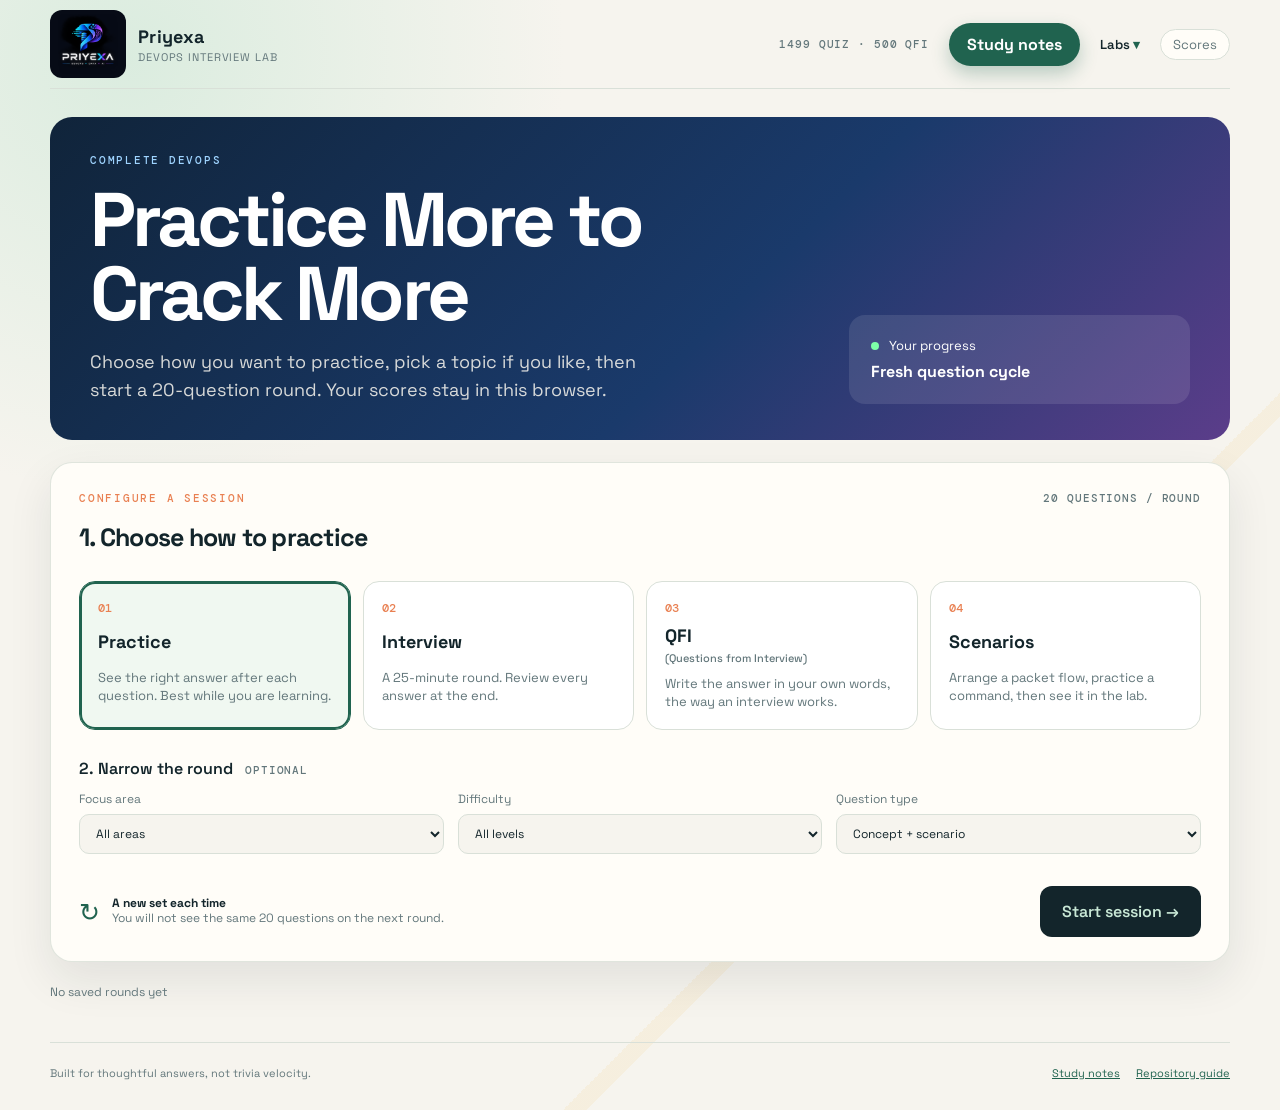
==== commit 668f8c49: "Add VPC scenario practice and read-only lab terminal" ====
--- a/quiz/interview.html
+++ b/quiz/interview.html
@@ -1,144 +1,148 @@
-<!doctype html>
-<html lang="en">
-<head>
-  <meta charset="utf-8">
-  <meta name="viewport" content="width=device-width, initial-scale=1">
-  <meta name="description" content="Interactive Kubernetes and CI/CD interview practice quiz">
-  <title>Priyexa, DEVOPS Interview Lab</title>
-  <link rel="preconnect" href="https://fonts.googleapis.com">
-  <link rel="preconnect" href="https://fonts.gstatic.com" crossorigin>
-  <link href="https://fonts.googleapis.com/css2?family=DM+Mono:wght@400;500&family=Space+Grotesk:wght@400;500;600;700&display=swap" rel="stylesheet">
-  <link rel="stylesheet" href="interview.css">
+<!doctype html>
+<html lang="en">
+<head>
+  <meta charset="utf-8">
+  <meta name="viewport" content="width=device-width, initial-scale=1">
+  <meta name="description" content="Interactive Kubernetes and CI/CD interview practice quiz">
+  <title>Priyexa, DEVOPS Interview Lab</title>
+  <link rel="preconnect" href="https://fonts.googleapis.com">
+  <link rel="preconnect" href="https://fonts.gstatic.com" crossorigin>
+  <link href="https://fonts.googleapis.com/css2?family=DM+Mono:wght@400;500&family=Space+Grotesk:wght@400;500;600;700&display=swap" rel="stylesheet">
+  <link rel="stylesheet" href="interview.css">
   <script src="interview.js" defer></script>
-</head>
-<body>
-  <div class="shell">
-    <header class="topbar">
-      <a class="brand" href="../README.md" aria-label="Priyexa, DEVOPS Interview Lab">
-        <img class="brand-logo" src="assets/priyexa-logo.png" alt="Priyexa logo">
-        <span class="brand-text"><strong>Priyexa</strong><small>DEVOPS Interview Lab</small></span>
-      </a>
-      <div class="topbar-actions">
-        <span id="bank-count" class="bank-count">Loading question banks</span>
-        <a class="notes-link" href="notes.html">Study notes</a>
-        <details class="lab-menu">
-          <summary>Labs</summary>
-          <div class="lab-menu-list">
-            <span>AWS</span>
-            <a href="../LABS/AWS/vpc-routing-simulator/">VPC Routing Simulator <span aria-hidden="true">↗</span></a>
+  <script src="vpc-scenarios.js" defer></script>
+  <script src="scenarios.js" defer></script>
+</head>
+<body>
+  <div class="shell">
+    <header class="topbar">
+      <a class="brand" href="../README.md" aria-label="Priyexa, DEVOPS Interview Lab">
+        <img class="brand-logo" src="assets/priyexa-logo.png" alt="Priyexa logo">
+        <span class="brand-text"><strong>Priyexa</strong><small>DEVOPS Interview Lab</small></span>
+      </a>
+      <div class="topbar-actions">
+        <span id="bank-count" class="bank-count">Loading question banks</span>
+        <a class="notes-link" href="notes.html">Study notes</a>
+        <details class="lab-menu">
+          <summary>Labs</summary>
+          <div class="lab-menu-list">
+            <span>AWS</span>
+            <a href="../LABS/AWS/vpc-routing-simulator/">VPC Routing Simulator <span aria-hidden="true">↗</span></a>
+          </div>
+        </details>
+        <button id="history-button" class="text-button scores-button" type="button">Scores</button>
+      </div>
+    </header>
+
+    <main>
+      <section id="setup-view" class="view setup-view" aria-labelledby="setup-title">
+        <div class="intro-grid">
+          <div>
+            <p class="eyebrow">Complete DevOps</p>
+            <h1 id="setup-title">Practice More to Crack More</h1>
+            <p class="lede">Choose how you want to practice, pick a topic if you like, then start a 20-question round. Your scores stay in this browser.</p>
+          </div>
+          <div class="signal-card">
+            <span class="signal-dot"></span>
+            <span>Your progress</span>
+            <strong id="cycle-label">Fresh question cycle</strong>
+          </div>
+        </div>
+
+        <div class="setup-panel">
+          <div class="panel-heading">
+            <div>
+              <p class="eyebrow">Configure a session</p>
+              <h2>1. Choose how to practice</h2>
+            </div>
+            <span class="mono-label">20 questions / round</span>
+          </div>
+          <div class="mode-grid">
+            <button class="mode-card selected" data-mode="practice" type="button">
+              <span class="mode-number">01</span>
+              <strong>Practice</strong>
+              <span>See the right answer after each question. Best while you are learning.</span>
+            </button>
+            <button class="mode-card" data-mode="interview" type="button">
+              <span class="mode-number">02</span>
+              <strong>Interview</strong>
+              <span>A 25-minute round. Review every answer at the end.</span>
+            </button>
+            <button class="mode-card" data-mode="qfi" type="button">
+              <span class="mode-number">03</span>
+              <strong>QFI <small>(Questions from Interview)</small></strong>
+              <span>Write the answer in your own words, the way an interview works.</span>
+            </button>
+            <button class="mode-card" data-mode="scenarios" type="button"><span class="mode-number">04</span><strong>Scenarios</strong><span>Arrange a packet flow, practice a command, then see it in the lab.</span></button>
           </div>
-        </details>
-        <button id="history-button" class="text-button scores-button" type="button">Scores</button>
-      </div>
-    </header>
-
-    <main>
-      <section id="setup-view" class="view setup-view" aria-labelledby="setup-title">
-        <div class="intro-grid">
-          <div>
-            <p class="eyebrow">Complete DevOps</p>
-            <h1 id="setup-title">Practice More to Crack More</h1>
-            <p class="lede">Choose how you want to practice, pick a topic if you like, then start a 20-question round. Your scores stay in this browser.</p>
-          </div>
-          <div class="signal-card">
-            <span class="signal-dot"></span>
-            <span>Your progress</span>
-            <strong id="cycle-label">Fresh question cycle</strong>
-          </div>
-        </div>
-
-        <div class="setup-panel">
-          <div class="panel-heading">
-            <div>
-              <p class="eyebrow">Configure a session</p>
-              <h2>1. Choose how to practice</h2>
-            </div>
-            <span class="mono-label">20 questions / round</span>
-          </div>
-          <div class="mode-grid">
-            <button class="mode-card selected" data-mode="practice" type="button">
-              <span class="mode-number">01</span>
-              <strong>Practice</strong>
-              <span>See the right answer after each question. Best while you are learning.</span>
-            </button>
-            <button class="mode-card" data-mode="interview" type="button">
-              <span class="mode-number">02</span>
-              <strong>Interview</strong>
-              <span>A 25-minute round. Review every answer at the end.</span>
-            </button>
-            <button class="mode-card" data-mode="qfi" type="button">
-              <span class="mode-number">03</span>
-              <strong>QFI</strong>
-              <span>Write the answer in your own words, the way an interview works.</span>
-            </button>
-          </div>
-          <p class="step-label">2. Narrow the round <span>optional</span></p>
-          <div class="filters">
-            <label>Focus area
-              <select id="category-select">
-                <option value="All">All areas</option>
-              </select>
-            </label>
-            <label>Difficulty
-              <select id="difficulty-select">
-                <option value="All">All levels</option>
-                <option value="Beginner">Beginner</option>
-                <option value="Intermediate">Intermediate</option>
-                <option value="Advanced">Advanced</option>
-              </select>
-            </label>
-            <label>Question type
-              <select id="type-select">
-                <option value="All">Concept + scenario</option>
-                <option value="scenario">Real-world scenarios</option>
-                <option value="concept">Concept checks</option>
-              </select>
-            </label>
-          </div>
-          <div class="setup-footer">
-            <div class="rotation-note"><span>↻</span><span><strong>A new set each time</strong><br>You will not see the same 20 questions on the next round.</span></div>
-            <button id="start-button" class="primary-button" type="button">Start session <span>→</span></button>
-          </div>
-        </div>
-        <div id="setup-history" class="history-strip"></div>
-      </section>
-
-      <section id="quiz-view" class="view quiz-view hidden" aria-labelledby="question-title">
-        <div class="quiz-header">
-          <button id="quit-button" class="text-button" type="button">← Exit session</button>
-          <div class="progress-wrap"><div class="progress-label"><span id="progress-text">Question 01 of 20</span><span id="timer" class="timer hidden">25:00</span></div><div class="progress-track"><div id="progress-bar" class="progress-bar"></div></div></div>
-          <span id="quiz-mode-label" class="mono-label">PRACTICE</span>
-        </div>
-        <div class="question-layout">
-          <aside class="question-aside"><span id="question-number" class="huge-number">01</span><span id="question-category" class="category-tag">Kubernetes</span><span id="question-difficulty" class="difficulty-tag">Beginner</span><span id="question-type" class="scenario-tag hidden">Scenario</span></aside>
-          <article class="question-card">
-            <p id="question-kicker" class="eyebrow">Question</p>
-            <h1 id="question-title">Loading question...</h1>
-            <div id="options" class="options" role="radiogroup" aria-label="Answer choices"></div>
-            <div id="qfi-answer-panel" class="qfi-answer-panel hidden">
-              <label for="qfi-answer">Your answer</label>
-              <textarea id="qfi-answer" rows="7" maxlength="5000" placeholder="Write your answer in your own words..."></textarea>
-              <div class="qfi-answer-actions">
-                <span class="muted">Technical-term matching is a heuristic, not semantic grading.</span>
-                <button id="grade-answer-button" class="secondary-button" type="button">Score answer</button>
-              </div>
-              <div id="qfi-feedback" class="qfi-feedback hidden" aria-live="polite"></div>
-            </div>
-            <div id="explanation" class="explanation hidden"></div>
-            <div class="question-footer"><span id="answered-label" class="muted">Choose the answer that best fits.</span><button id="next-button" class="primary-button" type="button" disabled>Lock answer <span>→</span></button></div>
-          </article>
-        </div>
-      </section>
-
-      <section id="results-view" class="view results-view hidden" aria-labelledby="results-title">
-        <div class="results-hero"><p class="eyebrow">Session complete</p><h1 id="results-title">Your operating picture</h1><div class="score-display"><strong id="score-value">0%</strong><span id="score-detail">0 of 20 correct</span></div></div>
-        <div class="results-grid"><div class="result-panel"><p class="eyebrow">By focus area</p><div id="category-results"></div></div><div class="result-panel"><p class="eyebrow">What next?</p><div class="next-actions"><button id="new-set-button" class="primary-button" type="button">New question set <span>→</span></button><button id="retry-button" class="secondary-button" type="button">Retry this set</button><button id="reset-button" class="text-button" type="button">Reset question cycle</button><button id="change-session-button" class="text-button" type="button">Choose another session</button></div></div></div>
-        <div id="review-list" class="review-list"></div>
-      </section>
-    </main>
-    <footer><span>Built for thoughtful answers, not trivia velocity.</span><span class="footer-links"><a href="notes.html">Study notes</a><a href="../README.md">Repository guide</a></span></footer>
-  </div>
-  <div id="history-dialog" class="dialog hidden" role="dialog" aria-modal="true" aria-labelledby="history-title"><div class="dialog-card"><button id="close-history" class="close-button" type="button" aria-label="Close score history">×</button><p class="eyebrow">Local history</p><h2 id="history-title">Previous rounds</h2><div id="history-list"></div><button id="clear-history" class="text-button" type="button">Clear history</button></div></div>
-</body>
-</html>
-
+          <section id="scenario-practice" class="scenario-practice hidden" aria-label="VPC scenario exercises"></section>
+          <p class="step-label">2. Narrow the round <span>optional</span></p>
+          <div class="filters">
+            <label>Focus area
+              <select id="category-select">
+                <option value="All">All areas</option>
+              </select>
+            </label>
+            <label>Difficulty
+              <select id="difficulty-select">
+                <option value="All">All levels</option>
+                <option value="Beginner">Beginner</option>
+                <option value="Intermediate">Intermediate</option>
+                <option value="Advanced">Advanced</option>
+              </select>
+            </label>
+            <label>Question type
+              <select id="type-select">
+                <option value="All">Concept + scenario</option>
+                <option value="scenario">Real-world scenarios</option>
+                <option value="concept">Concept checks</option>
+              </select>
+            </label>
+          </div>
+          <div class="setup-footer">
+            <div class="rotation-note"><span>↻</span><span><strong>A new set each time</strong><br>You will not see the same 20 questions on the next round.</span></div>
+            <button id="start-button" class="primary-button" type="button">Start session <span>→</span></button>
+          </div>
+        </div>
+        <div id="setup-history" class="history-strip"></div>
+      </section>
+
+      <section id="quiz-view" class="view quiz-view hidden" aria-labelledby="question-title">
+        <div class="quiz-header">
+          <button id="quit-button" class="text-button" type="button">← Exit session</button>
+          <div class="progress-wrap"><div class="progress-label"><span id="progress-text">Question 01 of 20</span><span id="timer" class="timer hidden">25:00</span></div><div class="progress-track"><div id="progress-bar" class="progress-bar"></div></div></div>
+          <span id="quiz-mode-label" class="mono-label">PRACTICE</span>
+        </div>
+        <div class="question-layout">
+          <aside class="question-aside"><span id="question-number" class="huge-number">01</span><span id="question-category" class="category-tag">Kubernetes</span><span id="question-difficulty" class="difficulty-tag">Beginner</span><span id="question-type" class="scenario-tag hidden">Scenario</span></aside>
+          <article class="question-card">
+            <p id="question-kicker" class="eyebrow">Question</p>
+            <h1 id="question-title">Loading question...</h1>
+            <div id="options" class="options" role="radiogroup" aria-label="Answer choices"></div>
+            <div id="qfi-answer-panel" class="qfi-answer-panel hidden">
+              <label for="qfi-answer">Your answer</label>
+              <textarea id="qfi-answer" rows="7" maxlength="5000" placeholder="Write your answer in your own words..."></textarea>
+              <div class="qfi-answer-actions">
+                <span class="muted">Technical-term matching is a heuristic, not semantic grading.</span>
+                <button id="grade-answer-button" class="secondary-button" type="button">Score answer</button>
+              </div>
+              <div id="qfi-feedback" class="qfi-feedback hidden" aria-live="polite"></div>
+            </div>
+            <div id="explanation" class="explanation hidden"></div>
+            <div class="question-footer"><span id="answered-label" class="muted">Choose the answer that best fits.</span><button id="next-button" class="primary-button" type="button" disabled>Lock answer <span>→</span></button></div>
+          </article>
+        </div>
+      </section>
+
+      <section id="results-view" class="view results-view hidden" aria-labelledby="results-title">
+        <div class="results-hero"><p class="eyebrow">Session complete</p><h1 id="results-title">Your operating picture</h1><div class="score-display"><strong id="score-value">0%</strong><span id="score-detail">0 of 20 correct</span></div></div>
+        <div class="results-grid"><div class="result-panel"><p class="eyebrow">By focus area</p><div id="category-results"></div></div><div class="result-panel"><p class="eyebrow">What next?</p><div class="next-actions"><button id="new-set-button" class="primary-button" type="button">New question set <span>→</span></button><button id="retry-button" class="secondary-button" type="button">Retry this set</button><button id="reset-button" class="text-button" type="button">Reset question cycle</button><button id="change-session-button" class="text-button" type="button">Choose another session</button></div></div></div>
+        <div id="review-list" class="review-list"></div>
+      </section>
+    </main>
+    <footer><span>Built for thoughtful answers, not trivia velocity.</span><span class="footer-links"><a href="notes.html">Study notes</a><a href="../README.md">Repository guide</a></span></footer>
+  </div>
+  <div id="history-dialog" class="dialog hidden" role="dialog" aria-modal="true" aria-labelledby="history-title"><div class="dialog-card"><button id="close-history" class="close-button" type="button" aria-label="Close score history">×</button><p class="eyebrow">Local history</p><h2 id="history-title">Previous rounds</h2><div id="history-list"></div><button id="clear-history" class="text-button" type="button">Clear history</button></div></div>
+</body>
+</html>
+
--- a/quiz/interview.css
+++ b/quiz/interview.css
@@ -1,46 +1,85 @@
-:root{--ink:#13252b;--muted:#63777b;--paper:#f6f4ee;--panel:#fffdf8;--line:#d9e0d8;--mint:#c8e7d5;--green:#20634f;--orange:#e98052;--yellow:#f2c66d;--red:#b9504f;--shadow:0 18px 45px rgba(19,37,43,.09);font-family:'Space Grotesk',sans-serif}*{box-sizing:border-box}body{margin:0;color:var(--ink);background:var(--paper);background-image:radial-gradient(circle at 10% 5%,rgba(200,231,213,.6),transparent 28%),linear-gradient(135deg,transparent 0 70%,rgba(242,198,109,.12) 70% 71%,transparent 71%);min-height:100vh}button,select{font:inherit}button{cursor:pointer}.shell{width:min(1180px,calc(100% - 48px));margin:auto}.topbar{height:92px;display:flex;align-items:center;justify-content:space-between;border-bottom:1px solid var(--line)}.brand{display:flex;align-items:center;gap:12px;color:var(--ink);text-decoration:none}.brand-logo{display:block;width:160px;height:auto;border-radius:12px}.brand-text{display:block}.brand strong,.brand small{display:block}.brand strong{font-size:15px;letter-spacing:.02em}.brand small{color:var(--muted);font-size:11px;margin-top:2px}.topbar-actions{display:flex;align-items:center;gap:20px}.bank-count,.mono-label{font:500 11px 'DM Mono',monospace;letter-spacing:.08em;text-transform:uppercase;color:var(--muted)}.icon-button,.close-button{border:0;background:transparent;color:var(--ink);font-size:24px;padding:4px}.quick-filter-list{display:flex;flex-wrap:wrap;gap:10px;margin:18px 0 8px}.quick-filter-chip{display:inline-flex;align-items:center;gap:8px;padding:8px 12px;border:1px solid var(--line);border-radius:999px;background:var(--panel);color:var(--ink);font-size:12px}.quick-filter-chip span{font:500 11px 'DM Mono',monospace;color:var(--muted)}.quick-filter-chip.selected{background:var(--mint);border-color:rgba(32,99,79,.25)}.view{padding:74px 0 42px}.intro-grid{display:grid;grid-template-columns:1fr 300px;align-items:end;gap:60px}.hero-logo{display:block;width:min(100%, 480px);height:auto;margin:0 0 22px}.eyebrow{font:500 11px 'DM Mono',monospace;letter-spacing:.16em;text-transform:uppercase;color:var(--orange);margin:0 0 16px}.intro-grid h1,.results-hero h1{font-size:clamp(42px,6vw,76px);line-height:.98;letter-spacing:-.05em;max-width:730px;margin:0}.lede{font-size:18px;color:var(--muted);line-height:1.55;max-width:620px;margin:24px 0 0}.signal-card{border-left:3px solid var(--orange);padding:13px 0 13px 18px;color:var(--muted);font-size:13px}.signal-card strong{display:block;color:var(--ink);font-size:16px;margin-top:7px}.signal-dot{display:inline-block;width:8px;height:8px;background:var(--green);border-radius:50%;margin-right:7px}.setup-panel{background:var(--panel);box-shadow:var(--shadow);margin-top:58px;padding:34px;border:1px solid rgba(217,224,216,.8)}.panel-heading{display:flex;justify-content:space-between;align-items:start}.panel-heading h2{font-size:25px;margin:0;letter-spacing:-.03em}.mode-grid{display:grid;grid-template-columns:1fr 1fr;gap:12px;margin:28px 0}.mode-card{text-align:left;border:1px solid var(--line);background:transparent;padding:20px;display:grid;grid-template-columns:45px 1fr;gap:4px 12px;color:var(--muted)}.mode-card:hover,.mode-card.selected{border-color:var(--green);background:#f0f8f1}.mode-card strong{color:var(--ink);font-size:18px}.mode-card>span:last-child{grid-column:2;font-size:13px;line-height:1.4}.mode-number{font:500 12px 'DM Mono',monospace;color:var(--orange);grid-row:span 2}.filters{display:flex;gap:18px;border-top:1px solid var(--line);padding-top:24px}.filters label{color:var(--muted);font-size:12px;display:grid;gap:7px}.filters select{background:var(--paper);border:1px solid var(--line);padding:10px 34px 10px 12px;color:var(--ink);min-width:190px}.setup-footer{display:flex;justify-content:space-between;align-items:center;margin-top:32px}.rotation-note{display:flex;gap:12px;color:var(--muted);font-size:12px;line-height:1.3}.rotation-note span:first-child{font-size:25px;color:var(--green)}.rotation-note strong{color:var(--ink)}.primary-button,.secondary-button{border:0;padding:13px 18px;font-weight:600}.primary-button{background:var(--ink);color:var(--mint)}.primary-button:hover{background:var(--green)}.primary-button:disabled{opacity:.4;cursor:not-allowed}.secondary-button{background:var(--mint);color:var(--ink)}.history-strip{margin-top:22px;color:var(--muted);font-size:12px}.hidden{display:none!important}.quiz-header{display:grid;grid-template-columns:180px 1fr 110px;align-items:center;gap:30px;margin-bottom:55px}.text-button{border:0;background:transparent;padding:0;color:var(--muted);font-size:13px;text-align:left}.text-button:hover{color:var(--ink)}.progress-label{display:flex;justify-content:space-between;font:500 11px 'DM Mono',monospace;color:var(--muted);margin-bottom:9px;text-transform:uppercase}.timer{color:var(--orange)}.progress-track{height:5px;background:var(--line)}.progress-bar{height:100%;width:0;background:var(--orange);transition:width .3s}.question-layout{display:grid;grid-template-columns:180px 1fr;gap:60px}.question-aside{display:flex;flex-direction:column;align-items:flex-start;gap:13px}.huge-number{font:500 clamp(55px,8vw,96px)/.8 'DM Mono',monospace;color:var(--mint);-webkit-text-stroke:1px var(--green)}.category-tag,.difficulty-tag,.scenario-tag{font:500 10px 'DM Mono',monospace;text-transform:uppercase;letter-spacing:.08em;padding:6px 8px;background:var(--mint);color:var(--green)}.difficulty-tag{background:#f8e7bf;color:#845b19}.scenario-tag{background:var(--orange);color:#fff}.question-card{max-width:780px}.question-card h1{font-size:clamp(27px,4vw,46px);line-height:1.1;letter-spacing:-.04em;margin:0 0 30px}.options{display:grid;gap:10px}.option{display:flex;align-items:flex-start;gap:15px;border:1px solid var(--line);background:var(--panel);padding:17px;text-align:left;color:var(--ink);line-height:1.4}.option:hover{border-color:var(--green)}.option-letter{font:500 12px 'DM Mono',monospace;color:var(--orange);min-width:22px}.option.correct{border-color:var(--green);background:#e4f3e7}.option.wrong{border-color:var(--red);background:#fae8e4}.explanation{margin-top:20px;padding:17px 18px;border-left:3px solid var(--green);background:#eef6ed;color:var(--muted);line-height:1.5;font-size:14px}.question-footer{display:flex;justify-content:space-between;align-items:center;gap:20px;margin-top:34px}.muted{font-size:12px;color:var(--muted)}.results-hero{border-bottom:1px solid var(--line);padding-bottom:42px;display:flex;align-items:end;justify-content:space-between;gap:30px}.score-display{text-align:right}.score-display strong{display:block;font:500 64px/.9 'DM Mono',monospace;color:var(--green)}.score-display span{font-size:12px;color:var(--muted)}.results-grid{display:grid;grid-template-columns:1fr 1fr;gap:22px;margin:28px 0}.result-panel{background:var(--panel);padding:26px;border:1px solid var(--line)}.category-row{display:grid;grid-template-columns:170px 1fr 50px;align-items:center;gap:12px;margin:14px 0;font-size:12px}.category-row strong{text-align:right;font:500 12px 'DM Mono',monospace}.category-track{height:7px;background:var(--line)}.category-fill{height:100%;background:var(--orange)}.next-actions{display:flex;flex-direction:column;align-items:flex-start;gap:16px}.review-list{display:grid;gap:12px}.review-item{background:var(--panel);border:1px solid var(--line);padding:20px}.review-item header{display:flex;justify-content:space-between;gap:15px;margin-bottom:8px}.review-item h3{font-size:16px;margin:0;line-height:1.3}.review-item p{color:var(--muted);font-size:13px;line-height:1.5;margin:8px 0 0}.review-result{font:500 11px 'DM Mono',monospace;color:var(--green)}.review-result.incorrect{color:var(--red)}footer{display:flex;justify-content:space-between;border-top:1px solid var(--line);padding:23px 0 30px;color:var(--muted);font-size:11px}footer a{color:var(--green)}.dialog{position:fixed;inset:0;background:rgba(19,37,43,.45);display:grid;place-items:center;padding:20px}.dialog-card{position:relative;background:var(--panel);width:min(480px,100%);padding:32px;box-shadow:var(--shadow)}.dialog-card h2{margin:0 0 22px}.close-button{position:absolute;right:17px;top:15px}.history-entry{display:flex;justify-content:space-between;border-top:1px solid var(--line);padding:13px 0;font-size:12px;color:var(--muted)}.history-entry strong{color:var(--ink);font:500 12px 'DM Mono',monospace}@media(max-width:720px){.shell{width:min(100% - 30px,560px)}.topbar{height:72px}.bank-count{display:none}.view{padding-top:45px}.intro-grid,.question-layout,.results-grid{grid-template-columns:1fr;gap:26px}.intro-grid h1,.results-hero h1{font-size:48px}.signal-card{max-width:280px}.setup-panel{padding:22px;margin-top:36px}.panel-heading{display:block}.panel-heading .mono-label{display:block;margin-top:12px}.mode-grid{grid-template-columns:1fr}.filters{flex-wrap:wrap}.filters select{min-width:0;width:100%}.setup-footer,.question-footer,.results-hero{align-items:flex-start;flex-direction:column}.quiz-header{grid-template-columns:1fr;gap:16px;margin-bottom:35px}.quiz-header .mono-label{display:none}.question-aside{flex-direction:row;align-items:center}.huge-number{font-size:55px}.question-card h1{font-size:30px}.question-footer .primary-button{width:100%}.score-display{text-align:left}.score-display strong{font-size:52px}.category-row{grid-template-columns:1fr 55px}.category-row .category-track{grid-column:1 / -1}footer{gap:15px;flex-direction:column}}
-.learn-more-wrap{margin-top:12px}.learn-more-link{display:inline-block;padding:6px 12px;border:1px solid var(--green);border-radius:999px;color:var(--green);text-decoration:none;font:500 12px 'DM Mono',monospace}.learn-more-link:hover{background:var(--green);color:#fff}
-.mode-grid{grid-template-columns:repeat(3,minmax(0,1fr))}.mode-card strong{color:var(--ink)}.qfi-answer-panel{margin-top:24px}.qfi-answer-panel label{display:block;margin-bottom:9px;font-weight:600}.qfi-answer-panel textarea{display:block;width:100%;min-height:180px;padding:15px;border:1px solid var(--line);border-radius:6px;background:#fff;color:var(--ink);font:400 15px/1.6 'Space Grotesk',sans-serif;resize:vertical}.qfi-answer-panel textarea:focus{outline:2px solid var(--green);outline-offset:2px}.qfi-answer-actions{display:flex;justify-content:space-between;align-items:center;gap:16px;margin-top:12px}.qfi-feedback{margin-top:18px;padding:18px;border-left:3px solid var(--green);background:#f0f8f1}.qfi-score-line{display:flex;align-items:baseline;gap:10px}.qfi-score-line strong{font:600 32px 'DM Mono',monospace;color:var(--green)}.qfi-keywords{display:flex;flex-wrap:wrap;gap:8px;margin:12px 0}.qfi-keyword{padding:5px 9px;border:1px solid var(--line);border-radius:4px;font:500 11px 'DM Mono',monospace}.qfi-keyword.matched{border-color:var(--green);background:var(--mint);color:var(--ink)}.qfi-keyword.missing{border-color:#e7b8a8;background:#fff3ed;color:#8e4539}.qfi-feedback details,.qfi-review-item details{margin-top:12px}.qfi-feedback summary,.qfi-review-item summary{cursor:pointer;font-weight:600}.qfi-review-item>p{white-space:pre-wrap;overflow-wrap:anywhere}
-@media(max-width:720px){.mode-grid{grid-template-columns:1fr}.qfi-answer-actions{align-items:stretch;flex-direction:column}.qfi-answer-actions .secondary-button{width:100%}}
-.topbar .brand .brand-logo{width:80px;height:80px}
-.topbar{justify-content:flex-start}.topbar-actions{order:0;margin-right:20px}.brand{order:1;margin-left:auto}.brand-logo{width:42px;height:42px;object-fit:contain;border-radius:4px}
-.notes-link{color:var(--green);font-weight:600;font-size:13px;text-decoration:none;border:1px solid var(--green);border-radius:999px;padding:6px 12px;white-space:nowrap}.notes-link:hover{background:var(--green);color:#fff}
-.footer-links{display:flex;gap:16px}
+:root{--ink:#13252b;--muted:#63777b;--paper:#f6f4ee;--panel:#fffdf8;--line:#d9e0d8;--mint:#c8e7d5;--green:#20634f;--orange:#e98052;--yellow:#f2c66d;--red:#b9504f;--shadow:0 18px 45px rgba(19,37,43,.09);font-family:'Space Grotesk',sans-serif}*{box-sizing:border-box}body{margin:0;color:var(--ink);background:var(--paper);background-image:radial-gradient(circle at 10% 5%,rgba(200,231,213,.6),transparent 28%),linear-gradient(135deg,transparent 0 70%,rgba(242,198,109,.12) 70% 71%,transparent 71%);min-height:100vh}button,select{font:inherit}button{cursor:pointer}.shell{width:min(1180px,calc(100% - 48px));margin:auto}.topbar{height:92px;display:flex;align-items:center;justify-content:space-between;border-bottom:1px solid var(--line)}.brand{display:flex;align-items:center;gap:12px;color:var(--ink);text-decoration:none}.brand-logo{display:block;width:160px;height:auto;border-radius:12px}.brand-text{display:block}.brand strong,.brand small{display:block}.brand strong{font-size:15px;letter-spacing:.02em}.brand small{color:var(--muted);font-size:11px;margin-top:2px}.topbar-actions{display:flex;align-items:center;gap:20px}.bank-count,.mono-label{font:500 11px 'DM Mono',monospace;letter-spacing:.08em;text-transform:uppercase;color:var(--muted)}.icon-button,.close-button{border:0;background:transparent;color:var(--ink);font-size:24px;padding:4px}.quick-filter-list{display:flex;flex-wrap:wrap;gap:10px;margin:18px 0 8px}.quick-filter-chip{display:inline-flex;align-items:center;gap:8px;padding:8px 12px;border:1px solid var(--line);border-radius:999px;background:var(--panel);color:var(--ink);font-size:12px}.quick-filter-chip span{font:500 11px 'DM Mono',monospace;color:var(--muted)}.quick-filter-chip.selected{background:var(--mint);border-color:rgba(32,99,79,.25)}.view{padding:74px 0 42px}.intro-grid{display:grid;grid-template-columns:1fr 300px;align-items:end;gap:60px}.hero-logo{display:block;width:min(100%, 480px);height:auto;margin:0 0 22px}.eyebrow{font:500 11px 'DM Mono',monospace;letter-spacing:.16em;text-transform:uppercase;color:var(--orange);margin:0 0 16px}.intro-grid h1,.results-hero h1{font-size:clamp(42px,6vw,76px);line-height:.98;letter-spacing:-.05em;max-width:730px;margin:0}.lede{font-size:18px;color:var(--muted);line-height:1.55;max-width:620px;margin:24px 0 0}.signal-card{border-left:3px solid var(--orange);padding:13px 0 13px 18px;color:var(--muted);font-size:13px}.signal-card strong{display:block;color:var(--ink);font-size:16px;margin-top:7px}.signal-dot{display:inline-block;width:8px;height:8px;background:var(--green);border-radius:50%;margin-right:7px}.setup-panel{background:var(--panel);box-shadow:var(--shadow);margin-top:58px;padding:34px;border:1px solid rgba(217,224,216,.8)}.panel-heading{display:flex;justify-content:space-between;align-items:start}.panel-heading h2{font-size:25px;margin:0;letter-spacing:-.03em}.mode-grid{display:grid;grid-template-columns:1fr 1fr;gap:12px;margin:28px 0}.mode-card{text-align:left;border:1px solid var(--line);background:transparent;padding:20px;display:grid;grid-template-columns:45px 1fr;gap:4px 12px;color:var(--muted)}.mode-card:hover,.mode-card.selected{border-color:var(--green);background:#f0f8f1}.mode-card strong{color:var(--ink);font-size:18px}.mode-card>span:last-child{grid-column:2;font-size:13px;line-height:1.4}.mode-number{font:500 12px 'DM Mono',monospace;color:var(--orange);grid-row:span 2}.filters{display:flex;gap:18px;border-top:1px solid var(--line);padding-top:24px}.filters label{color:var(--muted);font-size:12px;display:grid;gap:7px}.filters select{background:var(--paper);border:1px solid var(--line);padding:10px 34px 10px 12px;color:var(--ink);min-width:190px}.setup-footer{display:flex;justify-content:space-between;align-items:center;margin-top:32px}.rotation-note{display:flex;gap:12px;color:var(--muted);font-size:12px;line-height:1.3}.rotation-note span:first-child{font-size:25px;color:var(--green)}.rotation-note strong{color:var(--ink)}.primary-button,.secondary-button{border:0;padding:13px 18px;font-weight:600}.primary-button{background:var(--ink);color:var(--mint)}.primary-button:hover{background:var(--green)}.primary-button:disabled{opacity:.4;cursor:not-allowed}.secondary-button{background:var(--mint);color:var(--ink)}.history-strip{margin-top:22px;color:var(--muted);font-size:12px}.hidden{display:none!important}.quiz-header{display:grid;grid-template-columns:180px 1fr 110px;align-items:center;gap:30px;margin-bottom:55px}.text-button{border:0;background:transparent;padding:0;color:var(--muted);font-size:13px;text-align:left}.text-button:hover{color:var(--ink)}.progress-label{display:flex;justify-content:space-between;font:500 11px 'DM Mono',monospace;color:var(--muted);margin-bottom:9px;text-transform:uppercase}.timer{color:var(--orange)}.progress-track{height:5px;background:var(--line)}.progress-bar{height:100%;width:0;background:var(--orange);transition:width .3s}.question-layout{display:grid;grid-template-columns:180px 1fr;gap:60px}.question-aside{display:flex;flex-direction:column;align-items:flex-start;gap:13px}.huge-number{font:500 clamp(55px,8vw,96px)/.8 'DM Mono',monospace;color:var(--mint);-webkit-text-stroke:1px var(--green)}.category-tag,.difficulty-tag,.scenario-tag{font:500 10px 'DM Mono',monospace;text-transform:uppercase;letter-spacing:.08em;padding:6px 8px;background:var(--mint);color:var(--green)}.difficulty-tag{background:#f8e7bf;color:#845b19}.scenario-tag{background:var(--orange);color:#fff}.question-card{max-width:780px}.question-card h1{font-size:clamp(27px,4vw,46px);line-height:1.1;letter-spacing:-.04em;margin:0 0 30px}.options{display:grid;gap:10px}.option{display:flex;align-items:flex-start;gap:15px;border:1px solid var(--line);background:var(--panel);padding:17px;text-align:left;color:var(--ink);line-height:1.4}.option:hover{border-color:var(--green)}.option-letter{font:500 12px 'DM Mono',monospace;color:var(--orange);min-width:22px}.option.correct{border-color:var(--green);background:#e4f3e7}.option.wrong{border-color:var(--red);background:#fae8e4}.explanation{margin-top:20px;padding:17px 18px;border-left:3px solid var(--green);background:#eef6ed;color:var(--muted);line-height:1.5;font-size:14px}.question-footer{display:flex;justify-content:space-between;align-items:center;gap:20px;margin-top:34px}.muted{font-size:12px;color:var(--muted)}.results-hero{border-bottom:1px solid var(--line);padding-bottom:42px;display:flex;align-items:end;justify-content:space-between;gap:30px}.score-display{text-align:right}.score-display strong{display:block;font:500 64px/.9 'DM Mono',monospace;color:var(--green)}.score-display span{font-size:12px;color:var(--muted)}.results-grid{display:grid;grid-template-columns:1fr 1fr;gap:22px;margin:28px 0}.result-panel{background:var(--panel);padding:26px;border:1px solid var(--line)}.category-row{display:grid;grid-template-columns:170px 1fr 50px;align-items:center;gap:12px;margin:14px 0;font-size:12px}.category-row strong{text-align:right;font:500 12px 'DM Mono',monospace}.category-track{height:7px;background:var(--line)}.category-fill{height:100%;background:var(--orange)}.next-actions{display:flex;flex-direction:column;align-items:flex-start;gap:16px}.review-list{display:grid;gap:12px}.review-item{background:var(--panel);border:1px solid var(--line);padding:20px}.review-item header{display:flex;justify-content:space-between;gap:15px;margin-bottom:8px}.review-item h3{font-size:16px;margin:0;line-height:1.3}.review-item p{color:var(--muted);font-size:13px;line-height:1.5;margin:8px 0 0}.review-result{font:500 11px 'DM Mono',monospace;color:var(--green)}.review-result.incorrect{color:var(--red)}footer{display:flex;justify-content:space-between;border-top:1px solid var(--line);padding:23px 0 30px;color:var(--muted);font-size:11px}footer a{color:var(--green)}.dialog{position:fixed;inset:0;background:rgba(19,37,43,.45);display:grid;place-items:center;padding:20px}.dialog-card{position:relative;background:var(--panel);width:min(480px,100%);padding:32px;box-shadow:var(--shadow)}.dialog-card h2{margin:0 0 22px}.close-button{position:absolute;right:17px;top:15px}.history-entry{display:flex;justify-content:space-between;border-top:1px solid var(--line);padding:13px 0;font-size:12px;color:var(--muted)}.history-entry strong{color:var(--ink);font:500 12px 'DM Mono',monospace}@media(max-width:720px){.shell{width:min(100% - 30px,560px)}.topbar{height:72px}.bank-count{display:none}.view{padding-top:45px}.intro-grid,.question-layout,.results-grid{grid-template-columns:1fr;gap:26px}.intro-grid h1,.results-hero h1{font-size:48px}.signal-card{max-width:280px}.setup-panel{padding:22px;margin-top:36px}.panel-heading{display:block}.panel-heading .mono-label{display:block;margin-top:12px}.mode-grid{grid-template-columns:1fr}.filters{flex-wrap:wrap}.filters select{min-width:0;width:100%}.setup-footer,.question-footer,.results-hero{align-items:flex-start;flex-direction:column}.quiz-header{grid-template-columns:1fr;gap:16px;margin-bottom:35px}.quiz-header .mono-label{display:none}.question-aside{flex-direction:row;align-items:center}.huge-number{font-size:55px}.question-card h1{font-size:30px}.question-footer .primary-button{width:100%}.score-display{text-align:left}.score-display strong{font-size:52px}.category-row{grid-template-columns:1fr 55px}.category-row .category-track{grid-column:1 / -1}footer{gap:15px;flex-direction:column}}
+.learn-more-wrap{margin-top:12px}.learn-more-link{display:inline-block;padding:6px 12px;border:1px solid var(--green);border-radius:999px;color:var(--green);text-decoration:none;font:500 12px 'DM Mono',monospace}.learn-more-link:hover{background:var(--green);color:#fff}
+.mode-grid{grid-template-columns:repeat(3,minmax(0,1fr))}.mode-card strong{color:var(--ink)}.qfi-answer-panel{margin-top:24px}.qfi-answer-panel label{display:block;margin-bottom:9px;font-weight:600}.qfi-answer-panel textarea{display:block;width:100%;min-height:180px;padding:15px;border:1px solid var(--line);border-radius:6px;background:#fff;color:var(--ink);font:400 15px/1.6 'Space Grotesk',sans-serif;resize:vertical}.qfi-answer-panel textarea:focus{outline:2px solid var(--green);outline-offset:2px}.qfi-answer-actions{display:flex;justify-content:space-between;align-items:center;gap:16px;margin-top:12px}.qfi-feedback{margin-top:18px;padding:18px;border-left:3px solid var(--green);background:#f0f8f1}.qfi-score-line{display:flex;align-items:baseline;gap:10px}.qfi-score-line strong{font:600 32px 'DM Mono',monospace;color:var(--green)}.qfi-keywords{display:flex;flex-wrap:wrap;gap:8px;margin:12px 0}.qfi-keyword{padding:5px 9px;border:1px solid var(--line);border-radius:4px;font:500 11px 'DM Mono',monospace}.qfi-keyword.matched{border-color:var(--green);background:var(--mint);color:var(--ink)}.qfi-keyword.missing{border-color:#e7b8a8;background:#fff3ed;color:#8e4539}.qfi-feedback details,.qfi-review-item details{margin-top:12px}.qfi-feedback summary,.qfi-review-item summary{cursor:pointer;font-weight:600}.qfi-review-item>p{white-space:pre-wrap;overflow-wrap:anywhere}
+@media(max-width:720px){.mode-grid{grid-template-columns:1fr}.qfi-answer-actions{align-items:stretch;flex-direction:column}.qfi-answer-actions .secondary-button{width:100%}}
+.topbar .brand .brand-logo{width:80px;height:80px}
+.topbar{justify-content:flex-start}.topbar-actions{order:0;margin-right:20px}.brand{order:1;margin-left:auto}.brand-logo{width:42px;height:42px;object-fit:contain;border-radius:4px}
+.notes-link{color:var(--green);font-weight:600;font-size:13px;text-decoration:none;border:1px solid var(--green);border-radius:999px;padding:6px 12px;white-space:nowrap}.notes-link:hover{background:var(--green);color:#fff}
+.footer-links{display:flex;gap:16px}
+
+.setup-view{padding-top:28px}
+.topbar{justify-content:space-between;height:auto;min-height:88px;padding:10px 0;gap:16px}
+.topbar-actions{order:2;margin:0 0 0 auto}
+.brand{order:1;margin:0}
+.topbar .brand .brand-logo{width:auto;height:68px;object-fit:contain;border-radius:12px;background:#070b16;padding:4px 8px}
+.brand-text strong{font-size:18px}
+.brand-text small{letter-spacing:.08em;text-transform:uppercase}
+.scores-button{border:1px solid var(--line);border-radius:999px;padding:6px 12px;background:var(--panel)}
+.notes-link{font-size:16px;font-weight:700;color:#fff;background:var(--green);border:0;border-radius:999px;padding:11px 18px;box-shadow:0 8px 18px rgba(32,99,79,.28)}
+.notes-link:hover{background:#174a3b;color:#fff}
+.intro-grid{grid-template-columns:1.5fr .7fr;align-items:stretch;gap:28px;background:linear-gradient(135deg,#10243a 0%,#1a3a6b 58%,#5b3d8a 100%);border-radius:22px;padding:36px 40px;color:#f7f4ee}
+.intro-grid .eyebrow{color:#9fd4ff}
+.intro-grid h1{color:#fff;max-width:14ch}
+.intro-grid .lede{color:rgba(247,244,238,.86);margin-top:16px;max-width:46ch}
+.signal-card{border:0;border-radius:16px;background:rgba(255,255,255,.1);padding:22px;align-self:end}
+.signal-card,.signal-card strong{color:#fff}
+.signal-dot{background:#7dffa8}
+.setup-panel{margin-top:22px;border-radius:22px;padding:28px 28px 24px}
+.step-label{margin:8px 0 0;font-weight:600}
+.step-label span{margin-left:8px;font:500 11px 'DM Mono',monospace;letter-spacing:.08em;text-transform:uppercase;color:var(--muted);font-weight:500}
+.filters{display:grid;grid-template-columns:repeat(3,minmax(0,1fr));gap:14px;border-top:0;padding-top:12px}
+.filters select{width:100%;min-width:0;border-radius:10px}
+.mode-card{border-radius:16px;background:#fff;min-height:132px}
+.mode-card.selected{box-shadow:inset 0 0 0 2px var(--green)}
+.primary-button{border-radius:12px;padding:15px 22px;font-size:16px}
+.quick-filter-list{max-height:168px;overflow:auto;padding:4px 2px 8px}
+@media(max-width:720px){
+  .intro-grid{padding:24px 20px;grid-template-columns:1fr}
+  .intro-grid h1{font-size:40px}
+  .filters{grid-template-columns:1fr}
+  .topbar{align-items:flex-start}
+  .topbar .brand .brand-logo{height:52px}
+  .quick-filter-list{max-height:none}
+}
+
+/* Hands-on labs navigation */
+.lab-menu{position:relative;font-size:13px;color:var(--ink)}.lab-menu summary{cursor:pointer;list-style:none;font-weight:600}.lab-menu summary::-webkit-details-marker{display:none}.lab-menu summary::after{content:" ▾";color:var(--green)}.lab-menu summary:focus-visible,.lab-menu a:focus-visible{outline:2px solid var(--green);outline-offset:3px}.lab-menu-list{position:absolute;top:calc(100% + 12px);right:0;z-index:10;min-width:230px;padding:12px;background:var(--panel);border:1px solid var(--line);box-shadow:var(--shadow)}.lab-menu-list>span{display:block;padding:4px 8px;color:var(--muted);font:500 10px "DM Mono",monospace;letter-spacing:.1em}.lab-menu-list a{display:flex;justify-content:space-between;gap:15px;padding:10px 8px;text-decoration:none;color:var(--ink);white-space:nowrap}.lab-menu-list a:hover{background:var(--mint)}@media(max-width:720px){.topbar-actions{gap:12px}.lab-menu-list{right:-30px}.brand-logo{width:min(120px,22vw)}}
 
-.setup-view{padding-top:28px}
-.topbar{justify-content:space-between;height:auto;min-height:88px;padding:10px 0;gap:16px}
-.topbar-actions{order:2;margin:0 0 0 auto}
-.brand{order:1;margin:0}
-.topbar .brand .brand-logo{width:auto;height:68px;object-fit:contain;border-radius:12px;background:#070b16;padding:4px 8px}
-.brand-text strong{font-size:18px}
-.brand-text small{letter-spacing:.08em;text-transform:uppercase}
-.scores-button{border:1px solid var(--line);border-radius:999px;padding:6px 12px;background:var(--panel)}
-.notes-link{font-size:16px;font-weight:700;color:#fff;background:var(--green);border:0;border-radius:999px;padding:11px 18px;box-shadow:0 8px 18px rgba(32,99,79,.28)}
-.notes-link:hover{background:#174a3b;color:#fff}
-.intro-grid{grid-template-columns:1.5fr .7fr;align-items:stretch;gap:28px;background:linear-gradient(135deg,#10243a 0%,#1a3a6b 58%,#5b3d8a 100%);border-radius:22px;padding:36px 40px;color:#f7f4ee}
-.intro-grid .eyebrow{color:#9fd4ff}
-.intro-grid h1{color:#fff;max-width:14ch}
-.intro-grid .lede{color:rgba(247,244,238,.86);margin-top:16px;max-width:46ch}
-.signal-card{border:0;border-radius:16px;background:rgba(255,255,255,.1);padding:22px;align-self:end}
-.signal-card,.signal-card strong{color:#fff}
-.signal-dot{background:#7dffa8}
-.setup-panel{margin-top:22px;border-radius:22px;padding:28px 28px 24px}
-.step-label{margin:8px 0 0;font-weight:600}
-.step-label span{margin-left:8px;font:500 11px 'DM Mono',monospace;letter-spacing:.08em;text-transform:uppercase;color:var(--muted);font-weight:500}
-.filters{display:grid;grid-template-columns:repeat(3,minmax(0,1fr));gap:14px;border-top:0;padding-top:12px}
-.filters select{width:100%;min-width:0;border-radius:10px}
-.mode-card{border-radius:16px;background:#fff;min-height:132px}
-.mode-card.selected{box-shadow:inset 0 0 0 2px var(--green)}
-.primary-button{border-radius:12px;padding:15px 22px;font-size:16px}
-.quick-filter-list{max-height:168px;overflow:auto;padding:4px 2px 8px}
-@media(max-width:720px){
-  .intro-grid{padding:24px 20px;grid-template-columns:1fr}
-  .intro-grid h1{font-size:40px}
-  .filters{grid-template-columns:1fr}
-  .topbar{align-items:flex-start}
-  .topbar .brand .brand-logo{height:52px}
-  .quick-filter-list{max-height:none}
-}
+/* Scenario practice follows the hub's paper, mint and monospace palette. */
+.mode-grid{grid-template-columns:repeat(4,minmax(0,1fr));align-items:stretch}
+.mode-card{grid-template-columns:1fr;gap:9px;padding:18px;min-width:0}
+.mode-number{grid-row:auto}.mode-card>span:last-child{grid-column:1}
+.mode-card strong{font-size:18px;line-height:1.25}
+.mode-card strong small{display:block;font-size:11px;font-weight:500;margin-top:5px;color:var(--muted)}
+.mode-card:focus-visible,.scenario-practice button:focus-visible,.scenario-practice a:focus-visible{outline:3px solid var(--green);outline-offset:4px}
+.scenario-practice{border-top:1px solid var(--line);padding-top:24px}
+.scenario-practice h3{font-size:25px;letter-spacing:-.03em;margin:0 0 8px}
+.scenario-practice p{color:var(--muted);line-height:1.6;overflow-wrap:anywhere}
+.scenario-practice label{display:block;font-size:13px;font-weight:600;margin:20px 0 8px}
+.scenario-practice select{font:inherit;padding:12px;border:1px solid var(--line);border-radius:10px;background:var(--paper);max-width:100%;width:100%;color:var(--ink)}
+.scenario-practice h4{font-size:19px;margin:0 0 8px;letter-spacing:-.02em}
+.scenario-task-grid{display:grid;grid-template-columns:1.15fr 1fr;gap:24px;margin-top:24px}
+.scenario-exercise{padding:24px;border:1px solid var(--line);border-radius:16px;background:#fff}
+.scenario-exercise .eyebrow{font-size:10px;margin:0 0 10px}
+.flow-cards{display:grid;gap:10px;padding:0;list-style:none;counter-reset:flow;margin:20px 0}
+.flow-cards li{counter-increment:flow;display:flex;align-items:center;gap:8px;border:1px solid var(--line);padding:12px;border-radius:10px;background:var(--paper)}
+.flow-cards li:before{content:counter(flow,decimal-leading-zero);font:500 11px 'DM Mono',monospace;color:var(--green)}
+.flow-cards span{flex:1;font-size:13px;line-height:1.4}
+.flow-cards button{font:500 11px 'DM Mono',monospace;border:1px solid var(--line);border-radius:6px;background:white;color:var(--green);padding:8px;min-height:36px}
+.flow-cards button:hover:not(:disabled){background:var(--mint);border-color:var(--green)}
+.flow-cards button:disabled{opacity:.35;cursor:default}
+.scenario-practice .secondary-button{border-radius:8px}
+.scenario-practice input{display:block;width:100%;font:13px/1.6 'DM Mono',monospace;background:#10243a;color:#e4f5ec;border:1px solid #476890;border-radius:10px;padding:15px;margin:12px 0 16px}
+.scenario-practice input::placeholder{color:#b5c8d6}
+.scenario-practice input:focus,.scenario-practice select:focus{outline:3px solid var(--mint);outline-offset:2px}
+.scenario-feedback:empty{display:none}
+.scenario-practice .scenario-feedback{padding:12px 14px;border-radius:8px;border-left:3px solid var(--orange);background:#fff4e9;font-size:13px;color:var(--ink)}
+.scenario-practice .scenario-feedback.correct{border-color:var(--green);background:#eef6ed}
+.scenario-lab-link{display:inline-flex;align-items:center;gap:10px;margin-top:22px;padding:12px 18px;border-radius:10px;background:var(--green);color:white;text-decoration:none;font-weight:600}
+.scenario-lab-link:hover{background:#174a3b}
+@media(max-width:960px){.mode-grid{grid-template-columns:repeat(2,minmax(0,1fr))}.scenario-task-grid{grid-template-columns:1fr}}
+@media(max-width:720px){.topbar{flex-wrap:wrap}.topbar-actions{flex-wrap:wrap;margin-left:0;width:100%}.scenario-exercise{padding:18px}.setup-panel{padding:20px}}
+@media(max-width:440px){.mode-grid{grid-template-columns:1fr}.mode-card{min-height:0}.flow-cards li{flex-wrap:wrap}.flow-cards span{flex-basis:75%}}
 
-/* Hands-on labs navigation */
-.lab-menu{position:relative;font-size:13px;color:var(--ink)}.lab-menu summary{cursor:pointer;list-style:none;font-weight:600}.lab-menu summary::-webkit-details-marker{display:none}.lab-menu summary::after{content:" ▾";color:var(--green)}.lab-menu summary:focus-visible,.lab-menu a:focus-visible{outline:2px solid var(--green);outline-offset:3px}.lab-menu-list{position:absolute;top:calc(100% + 12px);right:0;z-index:10;min-width:230px;padding:12px;background:var(--panel);border:1px solid var(--line);box-shadow:var(--shadow)}.lab-menu-list>span{display:block;padding:4px 8px;color:var(--muted);font:500 10px "DM Mono",monospace;letter-spacing:.1em}.lab-menu-list a{display:flex;justify-content:space-between;gap:15px;padding:10px 8px;text-decoration:none;color:var(--ink);white-space:nowrap}.lab-menu-list a:hover{background:var(--mint)}@media(max-width:720px){.topbar-actions{gap:12px}.lab-menu-list{right:-30px}.brand-logo{width:min(120px,22vw)}}
+.scenario-task-grid{align-items:start}.scenario-practice form,.scenario-practice label{font-family:inherit}
+@media(max-width:440px){.flow-cards li{display:grid;grid-template-columns:auto minmax(0,1fr) auto auto}.flow-cards span{grid-column:2 / -1}.flow-cards button:nth-of-type(1){grid-column:3}.flow-cards button:nth-of-type(2){grid-column:4}}
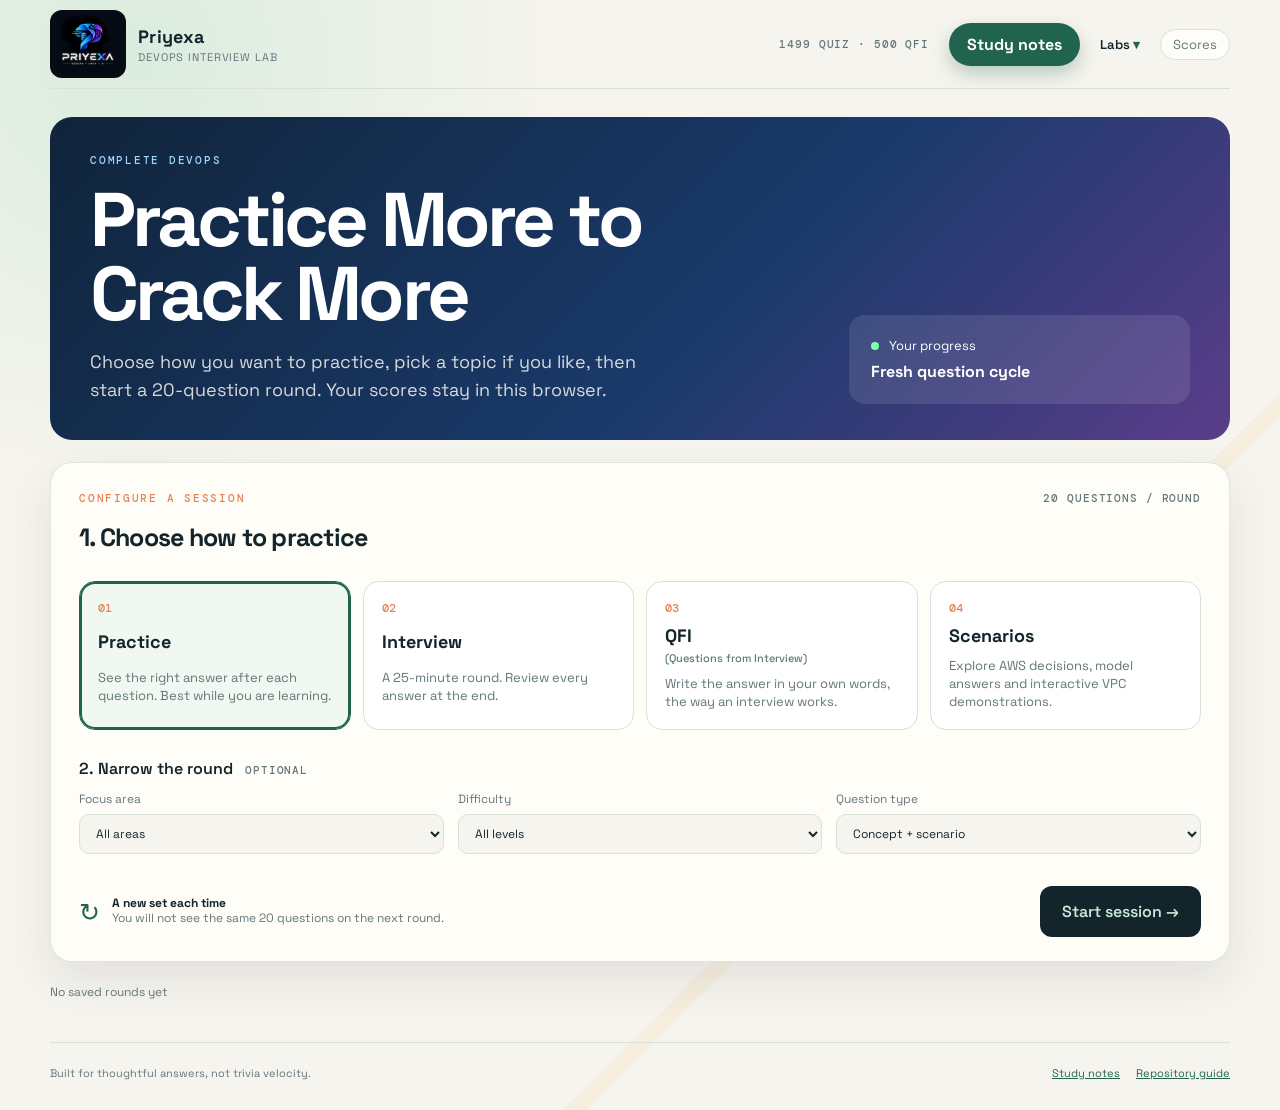
==== commit 18403b31: "Add 20 AWS scenario questions with sourced model answers" ====
--- a/quiz/interview.html
+++ b/quiz/interview.html
@@ -1,148 +1,150 @@
-<!doctype html>
-<html lang="en">
-<head>
-  <meta charset="utf-8">
-  <meta name="viewport" content="width=device-width, initial-scale=1">
-  <meta name="description" content="Interactive Kubernetes and CI/CD interview practice quiz">
-  <title>Priyexa, DEVOPS Interview Lab</title>
-  <link rel="preconnect" href="https://fonts.googleapis.com">
-  <link rel="preconnect" href="https://fonts.gstatic.com" crossorigin>
-  <link href="https://fonts.googleapis.com/css2?family=DM+Mono:wght@400;500&family=Space+Grotesk:wght@400;500;600;700&display=swap" rel="stylesheet">
-  <link rel="stylesheet" href="interview.css">
+<!doctype html>
+<html lang="en">
+<head>
+  <meta charset="utf-8">
+  <meta name="viewport" content="width=device-width, initial-scale=1">
+  <meta name="description" content="Interactive Kubernetes and CI/CD interview practice quiz">
+  <title>Priyexa, DEVOPS Interview Lab</title>
+  <link rel="preconnect" href="https://fonts.googleapis.com">
+  <link rel="preconnect" href="https://fonts.gstatic.com" crossorigin>
+  <link href="https://fonts.googleapis.com/css2?family=DM+Mono:wght@400;500&family=Space+Grotesk:wght@400;500;600;700&display=swap" rel="stylesheet">
+  <link rel="stylesheet" href="interview.css">
   <script src="interview.js" defer></script>
   <script src="vpc-scenarios.js" defer></script>
-  <script src="scenarios.js" defer></script>
-</head>
-<body>
-  <div class="shell">
-    <header class="topbar">
-      <a class="brand" href="../README.md" aria-label="Priyexa, DEVOPS Interview Lab">
-        <img class="brand-logo" src="assets/priyexa-logo.png" alt="Priyexa logo">
-        <span class="brand-text"><strong>Priyexa</strong><small>DEVOPS Interview Lab</small></span>
-      </a>
-      <div class="topbar-actions">
-        <span id="bank-count" class="bank-count">Loading question banks</span>
-        <a class="notes-link" href="notes.html">Study notes</a>
-        <details class="lab-menu">
-          <summary>Labs</summary>
-          <div class="lab-menu-list">
-            <span>AWS</span>
-            <a href="../LABS/AWS/vpc-routing-simulator/">VPC Routing Simulator <span aria-hidden="true">↗</span></a>
-          </div>
-        </details>
-        <button id="history-button" class="text-button scores-button" type="button">Scores</button>
-      </div>
-    </header>
-
-    <main>
-      <section id="setup-view" class="view setup-view" aria-labelledby="setup-title">
-        <div class="intro-grid">
-          <div>
-            <p class="eyebrow">Complete DevOps</p>
-            <h1 id="setup-title">Practice More to Crack More</h1>
-            <p class="lede">Choose how you want to practice, pick a topic if you like, then start a 20-question round. Your scores stay in this browser.</p>
-          </div>
-          <div class="signal-card">
-            <span class="signal-dot"></span>
-            <span>Your progress</span>
-            <strong id="cycle-label">Fresh question cycle</strong>
-          </div>
-        </div>
-
-        <div class="setup-panel">
-          <div class="panel-heading">
-            <div>
-              <p class="eyebrow">Configure a session</p>
-              <h2>1. Choose how to practice</h2>
-            </div>
-            <span class="mono-label">20 questions / round</span>
-          </div>
-          <div class="mode-grid">
-            <button class="mode-card selected" data-mode="practice" type="button">
-              <span class="mode-number">01</span>
-              <strong>Practice</strong>
-              <span>See the right answer after each question. Best while you are learning.</span>
-            </button>
-            <button class="mode-card" data-mode="interview" type="button">
-              <span class="mode-number">02</span>
-              <strong>Interview</strong>
-              <span>A 25-minute round. Review every answer at the end.</span>
-            </button>
-            <button class="mode-card" data-mode="qfi" type="button">
-              <span class="mode-number">03</span>
-              <strong>QFI <small>(Questions from Interview)</small></strong>
-              <span>Write the answer in your own words, the way an interview works.</span>
-            </button>
-            <button class="mode-card" data-mode="scenarios" type="button"><span class="mode-number">04</span><strong>Scenarios</strong><span>Arrange a packet flow, practice a command, then see it in the lab.</span></button>
+  <script src="aws-scenarios.js" defer></script>
+  <script src="aws-scenario-practice.js" defer></script>
+  <script src="scenarios.js" defer></script>
+</head>
+<body>
+  <div class="shell">
+    <header class="topbar">
+      <a class="brand" href="../README.md" aria-label="Priyexa, DEVOPS Interview Lab">
+        <img class="brand-logo" src="assets/priyexa-logo.png" alt="Priyexa logo">
+        <span class="brand-text"><strong>Priyexa</strong><small>DEVOPS Interview Lab</small></span>
+      </a>
+      <div class="topbar-actions">
+        <span id="bank-count" class="bank-count">Loading question banks</span>
+        <a class="notes-link" href="notes.html">Study notes</a>
+        <details class="lab-menu">
+          <summary>Labs</summary>
+          <div class="lab-menu-list">
+            <span>AWS</span>
+            <a href="../LABS/AWS/vpc-routing-simulator/">VPC Routing Simulator <span aria-hidden="true">↗</span></a>
           </div>
-          <section id="scenario-practice" class="scenario-practice hidden" aria-label="VPC scenario exercises"></section>
-          <p class="step-label">2. Narrow the round <span>optional</span></p>
-          <div class="filters">
-            <label>Focus area
-              <select id="category-select">
-                <option value="All">All areas</option>
-              </select>
-            </label>
-            <label>Difficulty
-              <select id="difficulty-select">
-                <option value="All">All levels</option>
-                <option value="Beginner">Beginner</option>
-                <option value="Intermediate">Intermediate</option>
-                <option value="Advanced">Advanced</option>
-              </select>
-            </label>
-            <label>Question type
-              <select id="type-select">
-                <option value="All">Concept + scenario</option>
-                <option value="scenario">Real-world scenarios</option>
-                <option value="concept">Concept checks</option>
-              </select>
-            </label>
-          </div>
-          <div class="setup-footer">
-            <div class="rotation-note"><span>↻</span><span><strong>A new set each time</strong><br>You will not see the same 20 questions on the next round.</span></div>
-            <button id="start-button" class="primary-button" type="button">Start session <span>→</span></button>
-          </div>
-        </div>
-        <div id="setup-history" class="history-strip"></div>
-      </section>
-
-      <section id="quiz-view" class="view quiz-view hidden" aria-labelledby="question-title">
-        <div class="quiz-header">
-          <button id="quit-button" class="text-button" type="button">← Exit session</button>
-          <div class="progress-wrap"><div class="progress-label"><span id="progress-text">Question 01 of 20</span><span id="timer" class="timer hidden">25:00</span></div><div class="progress-track"><div id="progress-bar" class="progress-bar"></div></div></div>
-          <span id="quiz-mode-label" class="mono-label">PRACTICE</span>
-        </div>
-        <div class="question-layout">
-          <aside class="question-aside"><span id="question-number" class="huge-number">01</span><span id="question-category" class="category-tag">Kubernetes</span><span id="question-difficulty" class="difficulty-tag">Beginner</span><span id="question-type" class="scenario-tag hidden">Scenario</span></aside>
-          <article class="question-card">
-            <p id="question-kicker" class="eyebrow">Question</p>
-            <h1 id="question-title">Loading question...</h1>
-            <div id="options" class="options" role="radiogroup" aria-label="Answer choices"></div>
-            <div id="qfi-answer-panel" class="qfi-answer-panel hidden">
-              <label for="qfi-answer">Your answer</label>
-              <textarea id="qfi-answer" rows="7" maxlength="5000" placeholder="Write your answer in your own words..."></textarea>
-              <div class="qfi-answer-actions">
-                <span class="muted">Technical-term matching is a heuristic, not semantic grading.</span>
-                <button id="grade-answer-button" class="secondary-button" type="button">Score answer</button>
-              </div>
-              <div id="qfi-feedback" class="qfi-feedback hidden" aria-live="polite"></div>
-            </div>
-            <div id="explanation" class="explanation hidden"></div>
-            <div class="question-footer"><span id="answered-label" class="muted">Choose the answer that best fits.</span><button id="next-button" class="primary-button" type="button" disabled>Lock answer <span>→</span></button></div>
-          </article>
-        </div>
-      </section>
-
-      <section id="results-view" class="view results-view hidden" aria-labelledby="results-title">
-        <div class="results-hero"><p class="eyebrow">Session complete</p><h1 id="results-title">Your operating picture</h1><div class="score-display"><strong id="score-value">0%</strong><span id="score-detail">0 of 20 correct</span></div></div>
-        <div class="results-grid"><div class="result-panel"><p class="eyebrow">By focus area</p><div id="category-results"></div></div><div class="result-panel"><p class="eyebrow">What next?</p><div class="next-actions"><button id="new-set-button" class="primary-button" type="button">New question set <span>→</span></button><button id="retry-button" class="secondary-button" type="button">Retry this set</button><button id="reset-button" class="text-button" type="button">Reset question cycle</button><button id="change-session-button" class="text-button" type="button">Choose another session</button></div></div></div>
-        <div id="review-list" class="review-list"></div>
-      </section>
-    </main>
-    <footer><span>Built for thoughtful answers, not trivia velocity.</span><span class="footer-links"><a href="notes.html">Study notes</a><a href="../README.md">Repository guide</a></span></footer>
-  </div>
-  <div id="history-dialog" class="dialog hidden" role="dialog" aria-modal="true" aria-labelledby="history-title"><div class="dialog-card"><button id="close-history" class="close-button" type="button" aria-label="Close score history">×</button><p class="eyebrow">Local history</p><h2 id="history-title">Previous rounds</h2><div id="history-list"></div><button id="clear-history" class="text-button" type="button">Clear history</button></div></div>
-</body>
-</html>
-
+        </details>
+        <button id="history-button" class="text-button scores-button" type="button">Scores</button>
+      </div>
+    </header>
+
+    <main>
+      <section id="setup-view" class="view setup-view" aria-labelledby="setup-title">
+        <div class="intro-grid">
+          <div>
+            <p class="eyebrow">Complete DevOps</p>
+            <h1 id="setup-title">Practice More to Crack More</h1>
+            <p class="lede">Choose how you want to practice, pick a topic if you like, then start a 20-question round. Your scores stay in this browser.</p>
+          </div>
+          <div class="signal-card">
+            <span class="signal-dot"></span>
+            <span>Your progress</span>
+            <strong id="cycle-label">Fresh question cycle</strong>
+          </div>
+        </div>
+
+        <div class="setup-panel">
+          <div class="panel-heading">
+            <div>
+              <p class="eyebrow">Configure a session</p>
+              <h2>1. Choose how to practice</h2>
+            </div>
+            <span class="mono-label">20 questions / round</span>
+          </div>
+          <div class="mode-grid">
+            <button class="mode-card selected" data-mode="practice" type="button">
+              <span class="mode-number">01</span>
+              <strong>Practice</strong>
+              <span>See the right answer after each question. Best while you are learning.</span>
+            </button>
+            <button class="mode-card" data-mode="interview" type="button">
+              <span class="mode-number">02</span>
+              <strong>Interview</strong>
+              <span>A 25-minute round. Review every answer at the end.</span>
+            </button>
+            <button class="mode-card" data-mode="qfi" type="button">
+              <span class="mode-number">03</span>
+              <strong>QFI <small>(Questions from Interview)</small></strong>
+              <span>Write the answer in your own words, the way an interview works.</span>
+            </button>
+            <button class="mode-card" data-mode="scenarios" type="button"><span class="mode-number">04</span><strong>Scenarios</strong><span>Explore AWS decisions, model answers and interactive VPC demonstrations.</span></button>
+          </div>
+          <section id="scenario-practice" class="scenario-practice hidden" aria-label="AWS and VPC scenario exercises"></section>
+          <p class="step-label">2. Narrow the round <span>optional</span></p>
+          <div class="filters">
+            <label>Focus area
+              <select id="category-select">
+                <option value="All">All areas</option>
+              </select>
+            </label>
+            <label>Difficulty
+              <select id="difficulty-select">
+                <option value="All">All levels</option>
+                <option value="Beginner">Beginner</option>
+                <option value="Intermediate">Intermediate</option>
+                <option value="Advanced">Advanced</option>
+              </select>
+            </label>
+            <label>Question type
+              <select id="type-select">
+                <option value="All">Concept + scenario</option>
+                <option value="scenario">Real-world scenarios</option>
+                <option value="concept">Concept checks</option>
+              </select>
+            </label>
+          </div>
+          <div class="setup-footer">
+            <div class="rotation-note"><span>↻</span><span><strong>A new set each time</strong><br>You will not see the same 20 questions on the next round.</span></div>
+            <button id="start-button" class="primary-button" type="button">Start session <span>→</span></button>
+          </div>
+        </div>
+        <div id="setup-history" class="history-strip"></div>
+      </section>
+
+      <section id="quiz-view" class="view quiz-view hidden" aria-labelledby="question-title">
+        <div class="quiz-header">
+          <button id="quit-button" class="text-button" type="button">← Exit session</button>
+          <div class="progress-wrap"><div class="progress-label"><span id="progress-text">Question 01 of 20</span><span id="timer" class="timer hidden">25:00</span></div><div class="progress-track"><div id="progress-bar" class="progress-bar"></div></div></div>
+          <span id="quiz-mode-label" class="mono-label">PRACTICE</span>
+        </div>
+        <div class="question-layout">
+          <aside class="question-aside"><span id="question-number" class="huge-number">01</span><span id="question-category" class="category-tag">Kubernetes</span><span id="question-difficulty" class="difficulty-tag">Beginner</span><span id="question-type" class="scenario-tag hidden">Scenario</span></aside>
+          <article class="question-card">
+            <p id="question-kicker" class="eyebrow">Question</p>
+            <h1 id="question-title">Loading question...</h1>
+            <div id="options" class="options" role="radiogroup" aria-label="Answer choices"></div>
+            <div id="qfi-answer-panel" class="qfi-answer-panel hidden">
+              <label for="qfi-answer">Your answer</label>
+              <textarea id="qfi-answer" rows="7" maxlength="5000" placeholder="Write your answer in your own words..."></textarea>
+              <div class="qfi-answer-actions">
+                <span class="muted">Technical-term matching is a heuristic, not semantic grading.</span>
+                <button id="grade-answer-button" class="secondary-button" type="button">Score answer</button>
+              </div>
+              <div id="qfi-feedback" class="qfi-feedback hidden" aria-live="polite"></div>
+            </div>
+            <div id="explanation" class="explanation hidden"></div>
+            <div class="question-footer"><span id="answered-label" class="muted">Choose the answer that best fits.</span><button id="next-button" class="primary-button" type="button" disabled>Lock answer <span>→</span></button></div>
+          </article>
+        </div>
+      </section>
+
+      <section id="results-view" class="view results-view hidden" aria-labelledby="results-title">
+        <div class="results-hero"><p class="eyebrow">Session complete</p><h1 id="results-title">Your operating picture</h1><div class="score-display"><strong id="score-value">0%</strong><span id="score-detail">0 of 20 correct</span></div></div>
+        <div class="results-grid"><div class="result-panel"><p class="eyebrow">By focus area</p><div id="category-results"></div></div><div class="result-panel"><p class="eyebrow">What next?</p><div class="next-actions"><button id="new-set-button" class="primary-button" type="button">New question set <span>→</span></button><button id="retry-button" class="secondary-button" type="button">Retry this set</button><button id="reset-button" class="text-button" type="button">Reset question cycle</button><button id="change-session-button" class="text-button" type="button">Choose another session</button></div></div></div>
+        <div id="review-list" class="review-list"></div>
+      </section>
+    </main>
+    <footer><span>Built for thoughtful answers, not trivia velocity.</span><span class="footer-links"><a href="notes.html">Study notes</a><a href="../README.md">Repository guide</a></span></footer>
+  </div>
+  <div id="history-dialog" class="dialog hidden" role="dialog" aria-modal="true" aria-labelledby="history-title"><div class="dialog-card"><button id="close-history" class="close-button" type="button" aria-label="Close score history">×</button><p class="eyebrow">Local history</p><h2 id="history-title">Previous rounds</h2><div id="history-list"></div><button id="clear-history" class="text-button" type="button">Clear history</button></div></div>
+</body>
+</html>
+
--- a/quiz/interview.css
+++ b/quiz/interview.css
@@ -1,49 +1,49 @@
-:root{--ink:#13252b;--muted:#63777b;--paper:#f6f4ee;--panel:#fffdf8;--line:#d9e0d8;--mint:#c8e7d5;--green:#20634f;--orange:#e98052;--yellow:#f2c66d;--red:#b9504f;--shadow:0 18px 45px rgba(19,37,43,.09);font-family:'Space Grotesk',sans-serif}*{box-sizing:border-box}body{margin:0;color:var(--ink);background:var(--paper);background-image:radial-gradient(circle at 10% 5%,rgba(200,231,213,.6),transparent 28%),linear-gradient(135deg,transparent 0 70%,rgba(242,198,109,.12) 70% 71%,transparent 71%);min-height:100vh}button,select{font:inherit}button{cursor:pointer}.shell{width:min(1180px,calc(100% - 48px));margin:auto}.topbar{height:92px;display:flex;align-items:center;justify-content:space-between;border-bottom:1px solid var(--line)}.brand{display:flex;align-items:center;gap:12px;color:var(--ink);text-decoration:none}.brand-logo{display:block;width:160px;height:auto;border-radius:12px}.brand-text{display:block}.brand strong,.brand small{display:block}.brand strong{font-size:15px;letter-spacing:.02em}.brand small{color:var(--muted);font-size:11px;margin-top:2px}.topbar-actions{display:flex;align-items:center;gap:20px}.bank-count,.mono-label{font:500 11px 'DM Mono',monospace;letter-spacing:.08em;text-transform:uppercase;color:var(--muted)}.icon-button,.close-button{border:0;background:transparent;color:var(--ink);font-size:24px;padding:4px}.quick-filter-list{display:flex;flex-wrap:wrap;gap:10px;margin:18px 0 8px}.quick-filter-chip{display:inline-flex;align-items:center;gap:8px;padding:8px 12px;border:1px solid var(--line);border-radius:999px;background:var(--panel);color:var(--ink);font-size:12px}.quick-filter-chip span{font:500 11px 'DM Mono',monospace;color:var(--muted)}.quick-filter-chip.selected{background:var(--mint);border-color:rgba(32,99,79,.25)}.view{padding:74px 0 42px}.intro-grid{display:grid;grid-template-columns:1fr 300px;align-items:end;gap:60px}.hero-logo{display:block;width:min(100%, 480px);height:auto;margin:0 0 22px}.eyebrow{font:500 11px 'DM Mono',monospace;letter-spacing:.16em;text-transform:uppercase;color:var(--orange);margin:0 0 16px}.intro-grid h1,.results-hero h1{font-size:clamp(42px,6vw,76px);line-height:.98;letter-spacing:-.05em;max-width:730px;margin:0}.lede{font-size:18px;color:var(--muted);line-height:1.55;max-width:620px;margin:24px 0 0}.signal-card{border-left:3px solid var(--orange);padding:13px 0 13px 18px;color:var(--muted);font-size:13px}.signal-card strong{display:block;color:var(--ink);font-size:16px;margin-top:7px}.signal-dot{display:inline-block;width:8px;height:8px;background:var(--green);border-radius:50%;margin-right:7px}.setup-panel{background:var(--panel);box-shadow:var(--shadow);margin-top:58px;padding:34px;border:1px solid rgba(217,224,216,.8)}.panel-heading{display:flex;justify-content:space-between;align-items:start}.panel-heading h2{font-size:25px;margin:0;letter-spacing:-.03em}.mode-grid{display:grid;grid-template-columns:1fr 1fr;gap:12px;margin:28px 0}.mode-card{text-align:left;border:1px solid var(--line);background:transparent;padding:20px;display:grid;grid-template-columns:45px 1fr;gap:4px 12px;color:var(--muted)}.mode-card:hover,.mode-card.selected{border-color:var(--green);background:#f0f8f1}.mode-card strong{color:var(--ink);font-size:18px}.mode-card>span:last-child{grid-column:2;font-size:13px;line-height:1.4}.mode-number{font:500 12px 'DM Mono',monospace;color:var(--orange);grid-row:span 2}.filters{display:flex;gap:18px;border-top:1px solid var(--line);padding-top:24px}.filters label{color:var(--muted);font-size:12px;display:grid;gap:7px}.filters select{background:var(--paper);border:1px solid var(--line);padding:10px 34px 10px 12px;color:var(--ink);min-width:190px}.setup-footer{display:flex;justify-content:space-between;align-items:center;margin-top:32px}.rotation-note{display:flex;gap:12px;color:var(--muted);font-size:12px;line-height:1.3}.rotation-note span:first-child{font-size:25px;color:var(--green)}.rotation-note strong{color:var(--ink)}.primary-button,.secondary-button{border:0;padding:13px 18px;font-weight:600}.primary-button{background:var(--ink);color:var(--mint)}.primary-button:hover{background:var(--green)}.primary-button:disabled{opacity:.4;cursor:not-allowed}.secondary-button{background:var(--mint);color:var(--ink)}.history-strip{margin-top:22px;color:var(--muted);font-size:12px}.hidden{display:none!important}.quiz-header{display:grid;grid-template-columns:180px 1fr 110px;align-items:center;gap:30px;margin-bottom:55px}.text-button{border:0;background:transparent;padding:0;color:var(--muted);font-size:13px;text-align:left}.text-button:hover{color:var(--ink)}.progress-label{display:flex;justify-content:space-between;font:500 11px 'DM Mono',monospace;color:var(--muted);margin-bottom:9px;text-transform:uppercase}.timer{color:var(--orange)}.progress-track{height:5px;background:var(--line)}.progress-bar{height:100%;width:0;background:var(--orange);transition:width .3s}.question-layout{display:grid;grid-template-columns:180px 1fr;gap:60px}.question-aside{display:flex;flex-direction:column;align-items:flex-start;gap:13px}.huge-number{font:500 clamp(55px,8vw,96px)/.8 'DM Mono',monospace;color:var(--mint);-webkit-text-stroke:1px var(--green)}.category-tag,.difficulty-tag,.scenario-tag{font:500 10px 'DM Mono',monospace;text-transform:uppercase;letter-spacing:.08em;padding:6px 8px;background:var(--mint);color:var(--green)}.difficulty-tag{background:#f8e7bf;color:#845b19}.scenario-tag{background:var(--orange);color:#fff}.question-card{max-width:780px}.question-card h1{font-size:clamp(27px,4vw,46px);line-height:1.1;letter-spacing:-.04em;margin:0 0 30px}.options{display:grid;gap:10px}.option{display:flex;align-items:flex-start;gap:15px;border:1px solid var(--line);background:var(--panel);padding:17px;text-align:left;color:var(--ink);line-height:1.4}.option:hover{border-color:var(--green)}.option-letter{font:500 12px 'DM Mono',monospace;color:var(--orange);min-width:22px}.option.correct{border-color:var(--green);background:#e4f3e7}.option.wrong{border-color:var(--red);background:#fae8e4}.explanation{margin-top:20px;padding:17px 18px;border-left:3px solid var(--green);background:#eef6ed;color:var(--muted);line-height:1.5;font-size:14px}.question-footer{display:flex;justify-content:space-between;align-items:center;gap:20px;margin-top:34px}.muted{font-size:12px;color:var(--muted)}.results-hero{border-bottom:1px solid var(--line);padding-bottom:42px;display:flex;align-items:end;justify-content:space-between;gap:30px}.score-display{text-align:right}.score-display strong{display:block;font:500 64px/.9 'DM Mono',monospace;color:var(--green)}.score-display span{font-size:12px;color:var(--muted)}.results-grid{display:grid;grid-template-columns:1fr 1fr;gap:22px;margin:28px 0}.result-panel{background:var(--panel);padding:26px;border:1px solid var(--line)}.category-row{display:grid;grid-template-columns:170px 1fr 50px;align-items:center;gap:12px;margin:14px 0;font-size:12px}.category-row strong{text-align:right;font:500 12px 'DM Mono',monospace}.category-track{height:7px;background:var(--line)}.category-fill{height:100%;background:var(--orange)}.next-actions{display:flex;flex-direction:column;align-items:flex-start;gap:16px}.review-list{display:grid;gap:12px}.review-item{background:var(--panel);border:1px solid var(--line);padding:20px}.review-item header{display:flex;justify-content:space-between;gap:15px;margin-bottom:8px}.review-item h3{font-size:16px;margin:0;line-height:1.3}.review-item p{color:var(--muted);font-size:13px;line-height:1.5;margin:8px 0 0}.review-result{font:500 11px 'DM Mono',monospace;color:var(--green)}.review-result.incorrect{color:var(--red)}footer{display:flex;justify-content:space-between;border-top:1px solid var(--line);padding:23px 0 30px;color:var(--muted);font-size:11px}footer a{color:var(--green)}.dialog{position:fixed;inset:0;background:rgba(19,37,43,.45);display:grid;place-items:center;padding:20px}.dialog-card{position:relative;background:var(--panel);width:min(480px,100%);padding:32px;box-shadow:var(--shadow)}.dialog-card h2{margin:0 0 22px}.close-button{position:absolute;right:17px;top:15px}.history-entry{display:flex;justify-content:space-between;border-top:1px solid var(--line);padding:13px 0;font-size:12px;color:var(--muted)}.history-entry strong{color:var(--ink);font:500 12px 'DM Mono',monospace}@media(max-width:720px){.shell{width:min(100% - 30px,560px)}.topbar{height:72px}.bank-count{display:none}.view{padding-top:45px}.intro-grid,.question-layout,.results-grid{grid-template-columns:1fr;gap:26px}.intro-grid h1,.results-hero h1{font-size:48px}.signal-card{max-width:280px}.setup-panel{padding:22px;margin-top:36px}.panel-heading{display:block}.panel-heading .mono-label{display:block;margin-top:12px}.mode-grid{grid-template-columns:1fr}.filters{flex-wrap:wrap}.filters select{min-width:0;width:100%}.setup-footer,.question-footer,.results-hero{align-items:flex-start;flex-direction:column}.quiz-header{grid-template-columns:1fr;gap:16px;margin-bottom:35px}.quiz-header .mono-label{display:none}.question-aside{flex-direction:row;align-items:center}.huge-number{font-size:55px}.question-card h1{font-size:30px}.question-footer .primary-button{width:100%}.score-display{text-align:left}.score-display strong{font-size:52px}.category-row{grid-template-columns:1fr 55px}.category-row .category-track{grid-column:1 / -1}footer{gap:15px;flex-direction:column}}
-.learn-more-wrap{margin-top:12px}.learn-more-link{display:inline-block;padding:6px 12px;border:1px solid var(--green);border-radius:999px;color:var(--green);text-decoration:none;font:500 12px 'DM Mono',monospace}.learn-more-link:hover{background:var(--green);color:#fff}
-.mode-grid{grid-template-columns:repeat(3,minmax(0,1fr))}.mode-card strong{color:var(--ink)}.qfi-answer-panel{margin-top:24px}.qfi-answer-panel label{display:block;margin-bottom:9px;font-weight:600}.qfi-answer-panel textarea{display:block;width:100%;min-height:180px;padding:15px;border:1px solid var(--line);border-radius:6px;background:#fff;color:var(--ink);font:400 15px/1.6 'Space Grotesk',sans-serif;resize:vertical}.qfi-answer-panel textarea:focus{outline:2px solid var(--green);outline-offset:2px}.qfi-answer-actions{display:flex;justify-content:space-between;align-items:center;gap:16px;margin-top:12px}.qfi-feedback{margin-top:18px;padding:18px;border-left:3px solid var(--green);background:#f0f8f1}.qfi-score-line{display:flex;align-items:baseline;gap:10px}.qfi-score-line strong{font:600 32px 'DM Mono',monospace;color:var(--green)}.qfi-keywords{display:flex;flex-wrap:wrap;gap:8px;margin:12px 0}.qfi-keyword{padding:5px 9px;border:1px solid var(--line);border-radius:4px;font:500 11px 'DM Mono',monospace}.qfi-keyword.matched{border-color:var(--green);background:var(--mint);color:var(--ink)}.qfi-keyword.missing{border-color:#e7b8a8;background:#fff3ed;color:#8e4539}.qfi-feedback details,.qfi-review-item details{margin-top:12px}.qfi-feedback summary,.qfi-review-item summary{cursor:pointer;font-weight:600}.qfi-review-item>p{white-space:pre-wrap;overflow-wrap:anywhere}
-@media(max-width:720px){.mode-grid{grid-template-columns:1fr}.qfi-answer-actions{align-items:stretch;flex-direction:column}.qfi-answer-actions .secondary-button{width:100%}}
-.topbar .brand .brand-logo{width:80px;height:80px}
-.topbar{justify-content:flex-start}.topbar-actions{order:0;margin-right:20px}.brand{order:1;margin-left:auto}.brand-logo{width:42px;height:42px;object-fit:contain;border-radius:4px}
-.notes-link{color:var(--green);font-weight:600;font-size:13px;text-decoration:none;border:1px solid var(--green);border-radius:999px;padding:6px 12px;white-space:nowrap}.notes-link:hover{background:var(--green);color:#fff}
-.footer-links{display:flex;gap:16px}
-
-.setup-view{padding-top:28px}
-.topbar{justify-content:space-between;height:auto;min-height:88px;padding:10px 0;gap:16px}
-.topbar-actions{order:2;margin:0 0 0 auto}
-.brand{order:1;margin:0}
-.topbar .brand .brand-logo{width:auto;height:68px;object-fit:contain;border-radius:12px;background:#070b16;padding:4px 8px}
-.brand-text strong{font-size:18px}
-.brand-text small{letter-spacing:.08em;text-transform:uppercase}
-.scores-button{border:1px solid var(--line);border-radius:999px;padding:6px 12px;background:var(--panel)}
-.notes-link{font-size:16px;font-weight:700;color:#fff;background:var(--green);border:0;border-radius:999px;padding:11px 18px;box-shadow:0 8px 18px rgba(32,99,79,.28)}
-.notes-link:hover{background:#174a3b;color:#fff}
-.intro-grid{grid-template-columns:1.5fr .7fr;align-items:stretch;gap:28px;background:linear-gradient(135deg,#10243a 0%,#1a3a6b 58%,#5b3d8a 100%);border-radius:22px;padding:36px 40px;color:#f7f4ee}
-.intro-grid .eyebrow{color:#9fd4ff}
-.intro-grid h1{color:#fff;max-width:14ch}
-.intro-grid .lede{color:rgba(247,244,238,.86);margin-top:16px;max-width:46ch}
-.signal-card{border:0;border-radius:16px;background:rgba(255,255,255,.1);padding:22px;align-self:end}
-.signal-card,.signal-card strong{color:#fff}
-.signal-dot{background:#7dffa8}
-.setup-panel{margin-top:22px;border-radius:22px;padding:28px 28px 24px}
-.step-label{margin:8px 0 0;font-weight:600}
-.step-label span{margin-left:8px;font:500 11px 'DM Mono',monospace;letter-spacing:.08em;text-transform:uppercase;color:var(--muted);font-weight:500}
-.filters{display:grid;grid-template-columns:repeat(3,minmax(0,1fr));gap:14px;border-top:0;padding-top:12px}
-.filters select{width:100%;min-width:0;border-radius:10px}
-.mode-card{border-radius:16px;background:#fff;min-height:132px}
-.mode-card.selected{box-shadow:inset 0 0 0 2px var(--green)}
-.primary-button{border-radius:12px;padding:15px 22px;font-size:16px}
-.quick-filter-list{max-height:168px;overflow:auto;padding:4px 2px 8px}
-@media(max-width:720px){
-  .intro-grid{padding:24px 20px;grid-template-columns:1fr}
-  .intro-grid h1{font-size:40px}
-  .filters{grid-template-columns:1fr}
-  .topbar{align-items:flex-start}
-  .topbar .brand .brand-logo{height:52px}
-  .quick-filter-list{max-height:none}
-}
-
-/* Hands-on labs navigation */
-.lab-menu{position:relative;font-size:13px;color:var(--ink)}.lab-menu summary{cursor:pointer;list-style:none;font-weight:600}.lab-menu summary::-webkit-details-marker{display:none}.lab-menu summary::after{content:" ▾";color:var(--green)}.lab-menu summary:focus-visible,.lab-menu a:focus-visible{outline:2px solid var(--green);outline-offset:3px}.lab-menu-list{position:absolute;top:calc(100% + 12px);right:0;z-index:10;min-width:230px;padding:12px;background:var(--panel);border:1px solid var(--line);box-shadow:var(--shadow)}.lab-menu-list>span{display:block;padding:4px 8px;color:var(--muted);font:500 10px "DM Mono",monospace;letter-spacing:.1em}.lab-menu-list a{display:flex;justify-content:space-between;gap:15px;padding:10px 8px;text-decoration:none;color:var(--ink);white-space:nowrap}.lab-menu-list a:hover{background:var(--mint)}@media(max-width:720px){.topbar-actions{gap:12px}.lab-menu-list{right:-30px}.brand-logo{width:min(120px,22vw)}}
+:root{--ink:#13252b;--muted:#63777b;--paper:#f6f4ee;--panel:#fffdf8;--line:#d9e0d8;--mint:#c8e7d5;--green:#20634f;--orange:#e98052;--yellow:#f2c66d;--red:#b9504f;--shadow:0 18px 45px rgba(19,37,43,.09);font-family:'Space Grotesk',sans-serif}*{box-sizing:border-box}body{margin:0;color:var(--ink);background:var(--paper);background-image:radial-gradient(circle at 10% 5%,rgba(200,231,213,.6),transparent 28%),linear-gradient(135deg,transparent 0 70%,rgba(242,198,109,.12) 70% 71%,transparent 71%);min-height:100vh}button,select{font:inherit}button{cursor:pointer}.shell{width:min(1180px,calc(100% - 48px));margin:auto}.topbar{height:92px;display:flex;align-items:center;justify-content:space-between;border-bottom:1px solid var(--line)}.brand{display:flex;align-items:center;gap:12px;color:var(--ink);text-decoration:none}.brand-logo{display:block;width:160px;height:auto;border-radius:12px}.brand-text{display:block}.brand strong,.brand small{display:block}.brand strong{font-size:15px;letter-spacing:.02em}.brand small{color:var(--muted);font-size:11px;margin-top:2px}.topbar-actions{display:flex;align-items:center;gap:20px}.bank-count,.mono-label{font:500 11px 'DM Mono',monospace;letter-spacing:.08em;text-transform:uppercase;color:var(--muted)}.icon-button,.close-button{border:0;background:transparent;color:var(--ink);font-size:24px;padding:4px}.quick-filter-list{display:flex;flex-wrap:wrap;gap:10px;margin:18px 0 8px}.quick-filter-chip{display:inline-flex;align-items:center;gap:8px;padding:8px 12px;border:1px solid var(--line);border-radius:999px;background:var(--panel);color:var(--ink);font-size:12px}.quick-filter-chip span{font:500 11px 'DM Mono',monospace;color:var(--muted)}.quick-filter-chip.selected{background:var(--mint);border-color:rgba(32,99,79,.25)}.view{padding:74px 0 42px}.intro-grid{display:grid;grid-template-columns:1fr 300px;align-items:end;gap:60px}.hero-logo{display:block;width:min(100%, 480px);height:auto;margin:0 0 22px}.eyebrow{font:500 11px 'DM Mono',monospace;letter-spacing:.16em;text-transform:uppercase;color:var(--orange);margin:0 0 16px}.intro-grid h1,.results-hero h1{font-size:clamp(42px,6vw,76px);line-height:.98;letter-spacing:-.05em;max-width:730px;margin:0}.lede{font-size:18px;color:var(--muted);line-height:1.55;max-width:620px;margin:24px 0 0}.signal-card{border-left:3px solid var(--orange);padding:13px 0 13px 18px;color:var(--muted);font-size:13px}.signal-card strong{display:block;color:var(--ink);font-size:16px;margin-top:7px}.signal-dot{display:inline-block;width:8px;height:8px;background:var(--green);border-radius:50%;margin-right:7px}.setup-panel{background:var(--panel);box-shadow:var(--shadow);margin-top:58px;padding:34px;border:1px solid rgba(217,224,216,.8)}.panel-heading{display:flex;justify-content:space-between;align-items:start}.panel-heading h2{font-size:25px;margin:0;letter-spacing:-.03em}.mode-grid{display:grid;grid-template-columns:1fr 1fr;gap:12px;margin:28px 0}.mode-card{text-align:left;border:1px solid var(--line);background:transparent;padding:20px;display:grid;grid-template-columns:45px 1fr;gap:4px 12px;color:var(--muted)}.mode-card:hover,.mode-card.selected{border-color:var(--green);background:#f0f8f1}.mode-card strong{color:var(--ink);font-size:18px}.mode-card>span:last-child{grid-column:2;font-size:13px;line-height:1.4}.mode-number{font:500 12px 'DM Mono',monospace;color:var(--orange);grid-row:span 2}.filters{display:flex;gap:18px;border-top:1px solid var(--line);padding-top:24px}.filters label{color:var(--muted);font-size:12px;display:grid;gap:7px}.filters select{background:var(--paper);border:1px solid var(--line);padding:10px 34px 10px 12px;color:var(--ink);min-width:190px}.setup-footer{display:flex;justify-content:space-between;align-items:center;margin-top:32px}.rotation-note{display:flex;gap:12px;color:var(--muted);font-size:12px;line-height:1.3}.rotation-note span:first-child{font-size:25px;color:var(--green)}.rotation-note strong{color:var(--ink)}.primary-button,.secondary-button{border:0;padding:13px 18px;font-weight:600}.primary-button{background:var(--ink);color:var(--mint)}.primary-button:hover{background:var(--green)}.primary-button:disabled{opacity:.4;cursor:not-allowed}.secondary-button{background:var(--mint);color:var(--ink)}.history-strip{margin-top:22px;color:var(--muted);font-size:12px}.hidden{display:none!important}.quiz-header{display:grid;grid-template-columns:180px 1fr 110px;align-items:center;gap:30px;margin-bottom:55px}.text-button{border:0;background:transparent;padding:0;color:var(--muted);font-size:13px;text-align:left}.text-button:hover{color:var(--ink)}.progress-label{display:flex;justify-content:space-between;font:500 11px 'DM Mono',monospace;color:var(--muted);margin-bottom:9px;text-transform:uppercase}.timer{color:var(--orange)}.progress-track{height:5px;background:var(--line)}.progress-bar{height:100%;width:0;background:var(--orange);transition:width .3s}.question-layout{display:grid;grid-template-columns:180px 1fr;gap:60px}.question-aside{display:flex;flex-direction:column;align-items:flex-start;gap:13px}.huge-number{font:500 clamp(55px,8vw,96px)/.8 'DM Mono',monospace;color:var(--mint);-webkit-text-stroke:1px var(--green)}.category-tag,.difficulty-tag,.scenario-tag{font:500 10px 'DM Mono',monospace;text-transform:uppercase;letter-spacing:.08em;padding:6px 8px;background:var(--mint);color:var(--green)}.difficulty-tag{background:#f8e7bf;color:#845b19}.scenario-tag{background:var(--orange);color:#fff}.question-card{max-width:780px}.question-card h1{font-size:clamp(27px,4vw,46px);line-height:1.1;letter-spacing:-.04em;margin:0 0 30px}.options{display:grid;gap:10px}.option{display:flex;align-items:flex-start;gap:15px;border:1px solid var(--line);background:var(--panel);padding:17px;text-align:left;color:var(--ink);line-height:1.4}.option:hover{border-color:var(--green)}.option-letter{font:500 12px 'DM Mono',monospace;color:var(--orange);min-width:22px}.option.correct{border-color:var(--green);background:#e4f3e7}.option.wrong{border-color:var(--red);background:#fae8e4}.explanation{margin-top:20px;padding:17px 18px;border-left:3px solid var(--green);background:#eef6ed;color:var(--muted);line-height:1.5;font-size:14px}.question-footer{display:flex;justify-content:space-between;align-items:center;gap:20px;margin-top:34px}.muted{font-size:12px;color:var(--muted)}.results-hero{border-bottom:1px solid var(--line);padding-bottom:42px;display:flex;align-items:end;justify-content:space-between;gap:30px}.score-display{text-align:right}.score-display strong{display:block;font:500 64px/.9 'DM Mono',monospace;color:var(--green)}.score-display span{font-size:12px;color:var(--muted)}.results-grid{display:grid;grid-template-columns:1fr 1fr;gap:22px;margin:28px 0}.result-panel{background:var(--panel);padding:26px;border:1px solid var(--line)}.category-row{display:grid;grid-template-columns:170px 1fr 50px;align-items:center;gap:12px;margin:14px 0;font-size:12px}.category-row strong{text-align:right;font:500 12px 'DM Mono',monospace}.category-track{height:7px;background:var(--line)}.category-fill{height:100%;background:var(--orange)}.next-actions{display:flex;flex-direction:column;align-items:flex-start;gap:16px}.review-list{display:grid;gap:12px}.review-item{background:var(--panel);border:1px solid var(--line);padding:20px}.review-item header{display:flex;justify-content:space-between;gap:15px;margin-bottom:8px}.review-item h3{font-size:16px;margin:0;line-height:1.3}.review-item p{color:var(--muted);font-size:13px;line-height:1.5;margin:8px 0 0}.review-result{font:500 11px 'DM Mono',monospace;color:var(--green)}.review-result.incorrect{color:var(--red)}footer{display:flex;justify-content:space-between;border-top:1px solid var(--line);padding:23px 0 30px;color:var(--muted);font-size:11px}footer a{color:var(--green)}.dialog{position:fixed;inset:0;background:rgba(19,37,43,.45);display:grid;place-items:center;padding:20px}.dialog-card{position:relative;background:var(--panel);width:min(480px,100%);padding:32px;box-shadow:var(--shadow)}.dialog-card h2{margin:0 0 22px}.close-button{position:absolute;right:17px;top:15px}.history-entry{display:flex;justify-content:space-between;border-top:1px solid var(--line);padding:13px 0;font-size:12px;color:var(--muted)}.history-entry strong{color:var(--ink);font:500 12px 'DM Mono',monospace}@media(max-width:720px){.shell{width:min(100% - 30px,560px)}.topbar{height:72px}.bank-count{display:none}.view{padding-top:45px}.intro-grid,.question-layout,.results-grid{grid-template-columns:1fr;gap:26px}.intro-grid h1,.results-hero h1{font-size:48px}.signal-card{max-width:280px}.setup-panel{padding:22px;margin-top:36px}.panel-heading{display:block}.panel-heading .mono-label{display:block;margin-top:12px}.mode-grid{grid-template-columns:1fr}.filters{flex-wrap:wrap}.filters select{min-width:0;width:100%}.setup-footer,.question-footer,.results-hero{align-items:flex-start;flex-direction:column}.quiz-header{grid-template-columns:1fr;gap:16px;margin-bottom:35px}.quiz-header .mono-label{display:none}.question-aside{flex-direction:row;align-items:center}.huge-number{font-size:55px}.question-card h1{font-size:30px}.question-footer .primary-button{width:100%}.score-display{text-align:left}.score-display strong{font-size:52px}.category-row{grid-template-columns:1fr 55px}.category-row .category-track{grid-column:1 / -1}footer{gap:15px;flex-direction:column}}
+.learn-more-wrap{margin-top:12px}.learn-more-link{display:inline-block;padding:6px 12px;border:1px solid var(--green);border-radius:999px;color:var(--green);text-decoration:none;font:500 12px 'DM Mono',monospace}.learn-more-link:hover{background:var(--green);color:#fff}
+.mode-grid{grid-template-columns:repeat(3,minmax(0,1fr))}.mode-card strong{color:var(--ink)}.qfi-answer-panel{margin-top:24px}.qfi-answer-panel label{display:block;margin-bottom:9px;font-weight:600}.qfi-answer-panel textarea{display:block;width:100%;min-height:180px;padding:15px;border:1px solid var(--line);border-radius:6px;background:#fff;color:var(--ink);font:400 15px/1.6 'Space Grotesk',sans-serif;resize:vertical}.qfi-answer-panel textarea:focus{outline:2px solid var(--green);outline-offset:2px}.qfi-answer-actions{display:flex;justify-content:space-between;align-items:center;gap:16px;margin-top:12px}.qfi-feedback{margin-top:18px;padding:18px;border-left:3px solid var(--green);background:#f0f8f1}.qfi-score-line{display:flex;align-items:baseline;gap:10px}.qfi-score-line strong{font:600 32px 'DM Mono',monospace;color:var(--green)}.qfi-keywords{display:flex;flex-wrap:wrap;gap:8px;margin:12px 0}.qfi-keyword{padding:5px 9px;border:1px solid var(--line);border-radius:4px;font:500 11px 'DM Mono',monospace}.qfi-keyword.matched{border-color:var(--green);background:var(--mint);color:var(--ink)}.qfi-keyword.missing{border-color:#e7b8a8;background:#fff3ed;color:#8e4539}.qfi-feedback details,.qfi-review-item details{margin-top:12px}.qfi-feedback summary,.qfi-review-item summary{cursor:pointer;font-weight:600}.qfi-review-item>p{white-space:pre-wrap;overflow-wrap:anywhere}
+@media(max-width:720px){.mode-grid{grid-template-columns:1fr}.qfi-answer-actions{align-items:stretch;flex-direction:column}.qfi-answer-actions .secondary-button{width:100%}}
+.topbar .brand .brand-logo{width:80px;height:80px}
+.topbar{justify-content:flex-start}.topbar-actions{order:0;margin-right:20px}.brand{order:1;margin-left:auto}.brand-logo{width:42px;height:42px;object-fit:contain;border-radius:4px}
+.notes-link{color:var(--green);font-weight:600;font-size:13px;text-decoration:none;border:1px solid var(--green);border-radius:999px;padding:6px 12px;white-space:nowrap}.notes-link:hover{background:var(--green);color:#fff}
+.footer-links{display:flex;gap:16px}
+
+.setup-view{padding-top:28px}
+.topbar{justify-content:space-between;height:auto;min-height:88px;padding:10px 0;gap:16px}
+.topbar-actions{order:2;margin:0 0 0 auto}
+.brand{order:1;margin:0}
+.topbar .brand .brand-logo{width:auto;height:68px;object-fit:contain;border-radius:12px;background:#070b16;padding:4px 8px}
+.brand-text strong{font-size:18px}
+.brand-text small{letter-spacing:.08em;text-transform:uppercase}
+.scores-button{border:1px solid var(--line);border-radius:999px;padding:6px 12px;background:var(--panel)}
+.notes-link{font-size:16px;font-weight:700;color:#fff;background:var(--green);border:0;border-radius:999px;padding:11px 18px;box-shadow:0 8px 18px rgba(32,99,79,.28)}
+.notes-link:hover{background:#174a3b;color:#fff}
+.intro-grid{grid-template-columns:1.5fr .7fr;align-items:stretch;gap:28px;background:linear-gradient(135deg,#10243a 0%,#1a3a6b 58%,#5b3d8a 100%);border-radius:22px;padding:36px 40px;color:#f7f4ee}
+.intro-grid .eyebrow{color:#9fd4ff}
+.intro-grid h1{color:#fff;max-width:14ch}
+.intro-grid .lede{color:rgba(247,244,238,.86);margin-top:16px;max-width:46ch}
+.signal-card{border:0;border-radius:16px;background:rgba(255,255,255,.1);padding:22px;align-self:end}
+.signal-card,.signal-card strong{color:#fff}
+.signal-dot{background:#7dffa8}
+.setup-panel{margin-top:22px;border-radius:22px;padding:28px 28px 24px}
+.step-label{margin:8px 0 0;font-weight:600}
+.step-label span{margin-left:8px;font:500 11px 'DM Mono',monospace;letter-spacing:.08em;text-transform:uppercase;color:var(--muted);font-weight:500}
+.filters{display:grid;grid-template-columns:repeat(3,minmax(0,1fr));gap:14px;border-top:0;padding-top:12px}
+.filters select{width:100%;min-width:0;border-radius:10px}
+.mode-card{border-radius:16px;background:#fff;min-height:132px}
+.mode-card.selected{box-shadow:inset 0 0 0 2px var(--green)}
+.primary-button{border-radius:12px;padding:15px 22px;font-size:16px}
+.quick-filter-list{max-height:168px;overflow:auto;padding:4px 2px 8px}
+@media(max-width:720px){
+  .intro-grid{padding:24px 20px;grid-template-columns:1fr}
+  .intro-grid h1{font-size:40px}
+  .filters{grid-template-columns:1fr}
+  .topbar{align-items:flex-start}
+  .topbar .brand .brand-logo{height:52px}
+  .quick-filter-list{max-height:none}
+}
+
+/* Hands-on labs navigation */
+.lab-menu{position:relative;font-size:13px;color:var(--ink)}.lab-menu summary{cursor:pointer;list-style:none;font-weight:600}.lab-menu summary::-webkit-details-marker{display:none}.lab-menu summary::after{content:" ▾";color:var(--green)}.lab-menu summary:focus-visible,.lab-menu a:focus-visible{outline:2px solid var(--green);outline-offset:3px}.lab-menu-list{position:absolute;top:calc(100% + 12px);right:0;z-index:10;min-width:230px;padding:12px;background:var(--panel);border:1px solid var(--line);box-shadow:var(--shadow)}.lab-menu-list>span{display:block;padding:4px 8px;color:var(--muted);font:500 10px "DM Mono",monospace;letter-spacing:.1em}.lab-menu-list a{display:flex;justify-content:space-between;gap:15px;padding:10px 8px;text-decoration:none;color:var(--ink);white-space:nowrap}.lab-menu-list a:hover{background:var(--mint)}@media(max-width:720px){.topbar-actions{gap:12px}.lab-menu-list{right:-30px}.brand-logo{width:min(120px,22vw)}}
 
 /* Scenario practice follows the hub's paper, mint and monospace palette. */
 .mode-grid{grid-template-columns:repeat(4,minmax(0,1fr));align-items:stretch}
@@ -83,3 +83,27 @@
 
 .scenario-task-grid{align-items:start}.scenario-practice form,.scenario-practice label{font-family:inherit}
 @media(max-width:440px){.flow-cards li{display:grid;grid-template-columns:auto minmax(0,1fr) auto auto}.flow-cards span{grid-column:2 / -1}.flow-cards button:nth-of-type(1){grid-column:3}.flow-cards button:nth-of-type(2){grid-column:4}}
+
+/* AWS decision cards extend the existing scenario palette and focus styles. */
+.aws-scenario-card{margin-top:24px}
+.scenario-practice .aws-question{font-size:17px;line-height:1.65;max-width:78ch;color:var(--ink)}
+.aws-choices{border:0;padding:0;margin:24px 0 20px;min-width:0;display:grid;gap:10px}
+.aws-choices legend{font-size:13px;font-weight:600;padding:0;margin-bottom:12px}
+.scenario-practice .aws-option{display:flex;align-items:flex-start;gap:12px;padding:16px;margin:0;border:1px solid var(--line);border-radius:10px;background:var(--paper);font-size:14px;font-weight:400;line-height:1.55;cursor:pointer}
+.scenario-practice .aws-option input{appearance:auto;width:18px;height:18px;min-width:18px;padding:0;margin:3px 0 0;accent-color:var(--green);background:white}
+.aws-option:hover{border-color:var(--green)}
+.aws-option:has(input:checked){border-color:var(--green);box-shadow:inset 0 0 0 1px var(--green)}
+.scenario-practice .aws-correct{background:#eef6ed;border-color:var(--green)}
+.scenario-practice .aws-wrong{background:#fff4e9;border-color:var(--orange)}
+.scenario-practice button:disabled{opacity:.45;cursor:default}
+.aws-model{border-top:1px solid var(--line);margin-top:24px;padding-top:20px}
+.aws-model summary{font-size:16px;font-weight:600;cursor:pointer;color:var(--green);padding:5px 0}
+.aws-model summary:focus-visible{outline:3px solid var(--green);outline-offset:4px}
+.aws-model ul{padding-left:22px;max-width:85ch}
+.aws-model li{line-height:1.7;font-size:14px;margin:12px 0;color:var(--ink)}
+.aws-references h5{font-size:13px;margin:22px 0 10px}
+.aws-references ul{display:flex;flex-wrap:wrap;gap:12px 20px;padding:0;list-style:none}
+.aws-references a{font-size:13px;color:var(--green);text-underline-offset:3px}
+.scenario-practice .aws-lab-note{border-radius:8px;background:var(--paper);padding:14px 16px;font-size:12px;margin-top:20px}
+.aws-question-nav{display:flex;justify-content:space-between;gap:12px;margin-top:18px}
+@media(max-width:440px){.aws-question-nav{flex-direction:column}.scenario-practice .aws-question{font-size:16px}.scenario-practice .aws-option{padding:13px}.aws-scenario-card{padding:18px}}
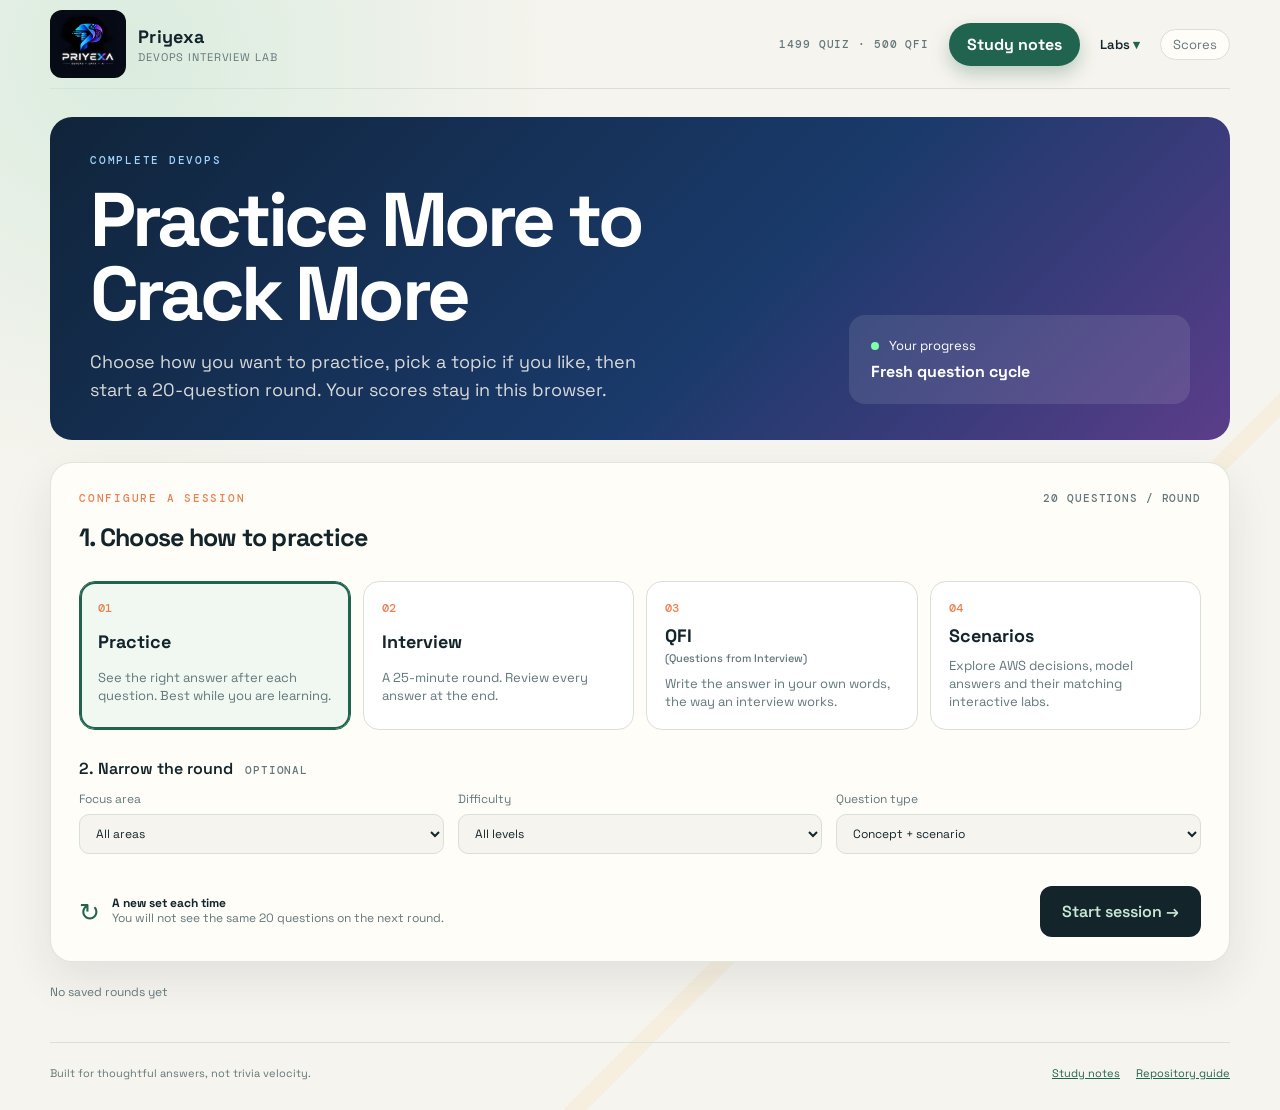
==== commit e5430c56: "Add matching interactive labs for all 20 AWS scenarios" ====
--- a/quiz/interview.html
+++ b/quiz/interview.html
@@ -29,6 +29,7 @@
           <summary>Labs</summary>
           <div class="lab-menu-list">
             <span>AWS</span>
+            <a href="../LABS/AWS/scenario-lab/">AWS Scenario Labs <span aria-hidden="true">↗</span></a>
             <a href="../LABS/AWS/vpc-routing-simulator/">VPC Routing Simulator <span aria-hidden="true">↗</span></a>
           </div>
         </details>
@@ -75,7 +76,7 @@
               <strong>QFI <small>(Questions from Interview)</small></strong>
               <span>Write the answer in your own words, the way an interview works.</span>
             </button>
-            <button class="mode-card" data-mode="scenarios" type="button"><span class="mode-number">04</span><strong>Scenarios</strong><span>Explore AWS decisions, model answers and interactive VPC demonstrations.</span></button>
+            <button class="mode-card" data-mode="scenarios" type="button"><span class="mode-number">04</span><strong>Scenarios</strong><span>Explore AWS decisions, model answers and their matching interactive labs.</span></button>
           </div>
           <section id="scenario-practice" class="scenario-practice hidden" aria-label="AWS and VPC scenario exercises"></section>
           <p class="step-label">2. Narrow the round <span>optional</span></p>
